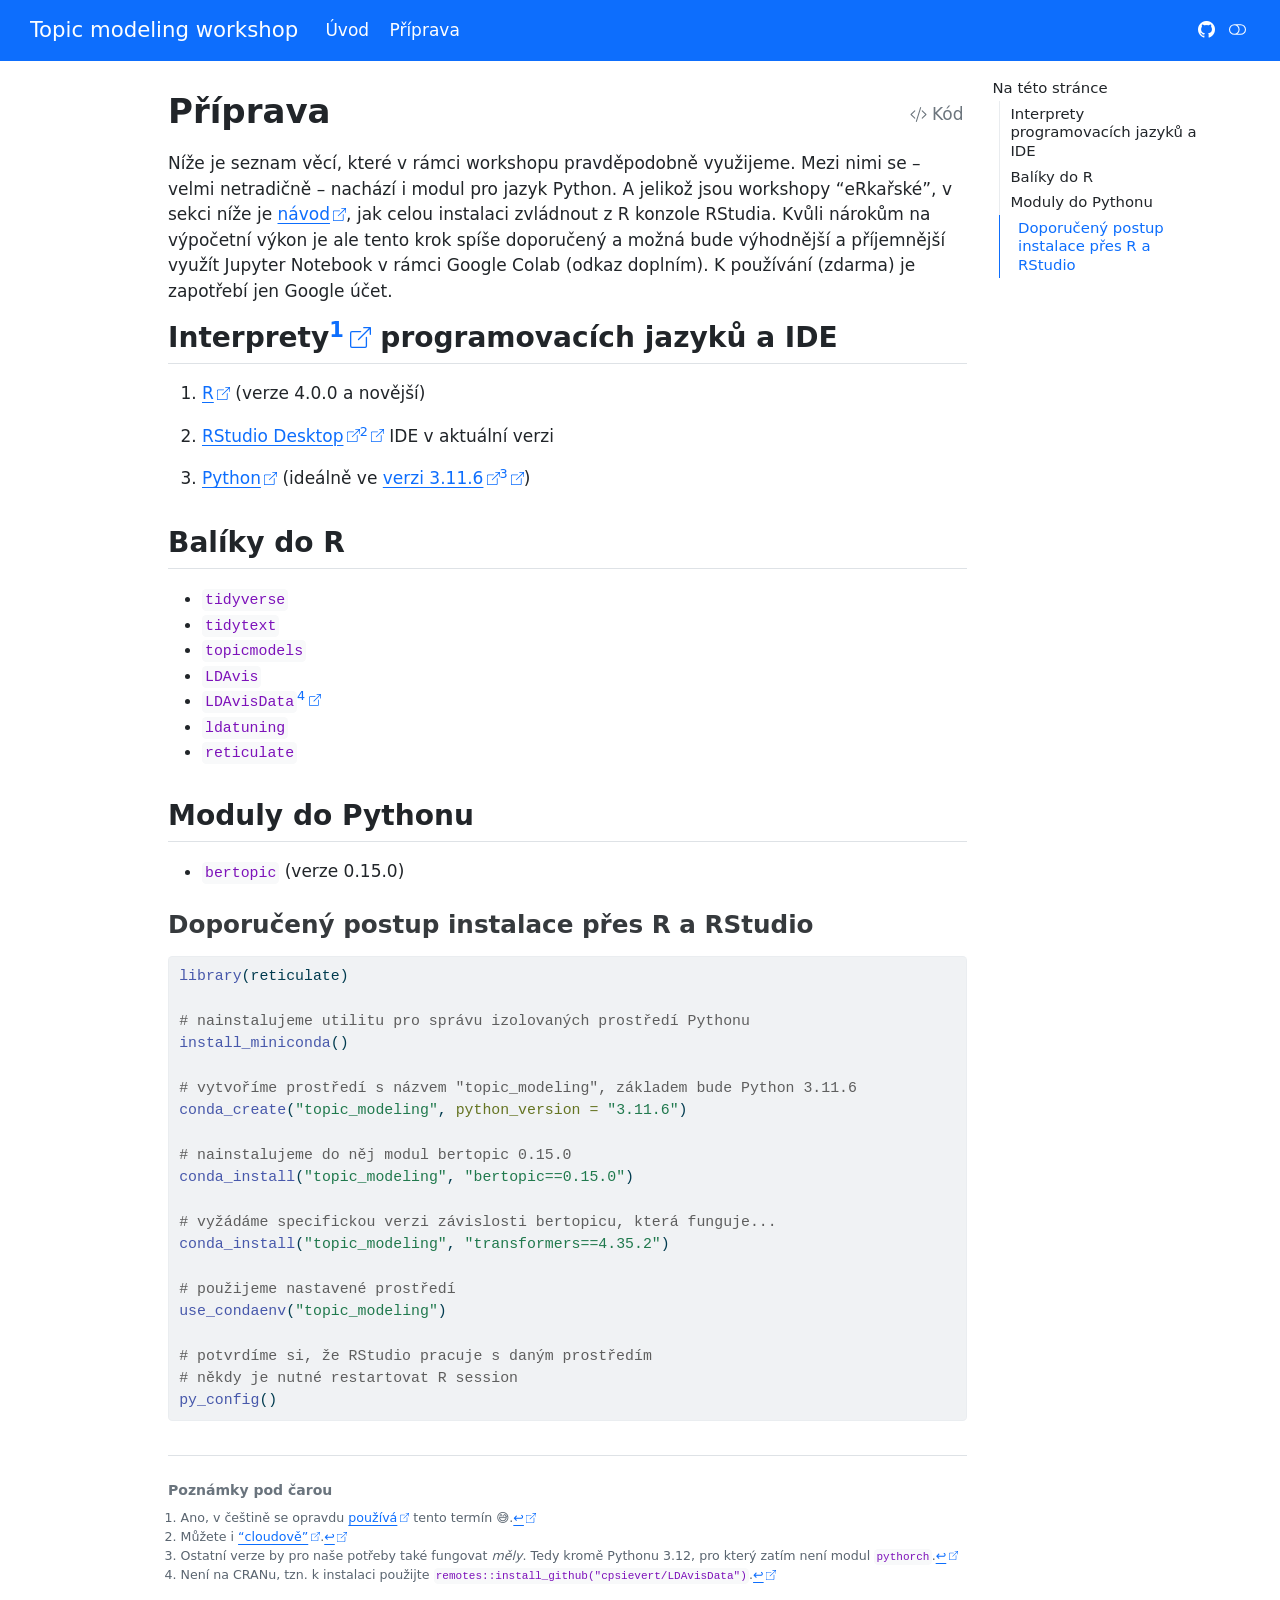
==== setup.html @ 9bee47ff "Built site for gh-pages" ====
<!DOCTYPE html>
<html xmlns="http://www.w3.org/1999/xhtml" lang="cs-CZ" xml:lang="cs-CZ"><head>

<meta charset="utf-8">
<meta name="generator" content="quarto-1.4.506">

<meta name="viewport" content="width=device-width, initial-scale=1.0, user-scalable=yes">


<title>Topic modeling workshop - Příprava</title>
<style>
code{white-space: pre-wrap;}
span.smallcaps{font-variant: small-caps;}
div.columns{display: flex; gap: min(4vw, 1.5em);}
div.column{flex: auto; overflow-x: auto;}
div.hanging-indent{margin-left: 1.5em; text-indent: -1.5em;}
ul.task-list{list-style: none;}
ul.task-list li input[type="checkbox"] {
  width: 0.8em;
  margin: 0 0.8em 0.2em -1em; /* quarto-specific, see https://github.com/quarto-dev/quarto-cli/issues/4556 */ 
  vertical-align: middle;
}
/* CSS for syntax highlighting */
pre > code.sourceCode { white-space: pre; position: relative; }
pre > code.sourceCode > span { line-height: 1.25; }
pre > code.sourceCode > span:empty { height: 1.2em; }
.sourceCode { overflow: visible; }
code.sourceCode > span { color: inherit; text-decoration: inherit; }
div.sourceCode { margin: 1em 0; }
pre.sourceCode { margin: 0; }
@media screen {
div.sourceCode { overflow: auto; }
}
@media print {
pre > code.sourceCode { white-space: pre-wrap; }
pre > code.sourceCode > span { text-indent: -5em; padding-left: 5em; }
}
pre.numberSource code
  { counter-reset: source-line 0; }
pre.numberSource code > span
  { position: relative; left: -4em; counter-increment: source-line; }
pre.numberSource code > span > a:first-child::before
  { content: counter(source-line);
    position: relative; left: -1em; text-align: right; vertical-align: baseline;
    border: none; display: inline-block;
    -webkit-touch-callout: none; -webkit-user-select: none;
    -khtml-user-select: none; -moz-user-select: none;
    -ms-user-select: none; user-select: none;
    padding: 0 4px; width: 4em;
  }
pre.numberSource { margin-left: 3em;  padding-left: 4px; }
div.sourceCode
  {   }
@media screen {
pre > code.sourceCode > span > a:first-child::before { text-decoration: underline; }
}
</style>


<script src="site_libs/quarto-nav/quarto-nav.js"></script>
<script src="site_libs/quarto-nav/headroom.min.js"></script>
<script src="site_libs/clipboard/clipboard.min.js"></script>
<script src="site_libs/quarto-html/quarto.js"></script>
<script src="site_libs/quarto-html/popper.min.js"></script>
<script src="site_libs/quarto-html/tippy.umd.min.js"></script>
<script src="site_libs/quarto-html/anchor.min.js"></script>
<link href="site_libs/quarto-html/tippy.css" rel="stylesheet">
<link href="site_libs/quarto-html/quarto-syntax-highlighting.css" rel="stylesheet" class="quarto-color-scheme" id="quarto-text-highlighting-styles">
<link href="site_libs/quarto-html/quarto-syntax-highlighting-dark.css" rel="prefetch" class="quarto-color-scheme quarto-color-alternate" id="quarto-text-highlighting-styles">
<script src="site_libs/bootstrap/bootstrap.min.js"></script>
<link href="site_libs/bootstrap/bootstrap-icons.css" rel="stylesheet">
<link href="site_libs/bootstrap/bootstrap.min.css" rel="stylesheet" class="quarto-color-scheme" id="quarto-bootstrap" data-mode="light">
<link href="site_libs/bootstrap/bootstrap-dark.min.css" rel="prefetch" class="quarto-color-scheme quarto-color-alternate" id="quarto-bootstrap" data-mode="dark">
<script id="quarto-search-options" type="application/json">{
  "language": {
    "search-no-results-text": "Žádný výsledek",
    "search-matching-documents-text": "Nalezené výsledky",
    "search-copy-link-title": "Zkopírovat odkaz pro vyhledávání",
    "search-hide-matches-text": "Skrýt další výsledky",
    "search-more-match-text": "další výsledek v tomto dokumentu",
    "search-more-matches-text": "dalších výsledků v tomto dokumentu",
    "search-clear-button-title": "Vymazat",
    "search-detached-cancel-button-title": "Zrušit",
    "search-submit-button-title": "Odeslat",
    "search-label": "Hledat"
  }
}</script>


<link rel="stylesheet" href="styles.css">
</head>

<body class="nav-fixed">

<div id="quarto-search-results"></div>
  <header id="quarto-header" class="headroom fixed-top">
    <nav class="navbar navbar-expand-lg " data-bs-theme="dark">
      <div class="navbar-container container-fluid">
      <div class="navbar-brand-container mx-auto">
    <a class="navbar-brand" href="./index.html">
    <span class="navbar-title">Topic modeling workshop</span>
    </a>
  </div>
          <button class="navbar-toggler" type="button" data-bs-toggle="collapse" data-bs-target="#navbarCollapse" aria-controls="navbarCollapse" aria-expanded="false" aria-label="Přepnout navigaci" onclick="if (window.quartoToggleHeadroom) { window.quartoToggleHeadroom(); }">
  <span class="navbar-toggler-icon"></span>
</button>
          <div class="collapse navbar-collapse" id="navbarCollapse">
            <ul class="navbar-nav navbar-nav-scroll me-auto">
  <li class="nav-item">
    <a class="nav-link" href="./index.html"> 
<span class="menu-text">Úvod</span></a>
  </li>  
  <li class="nav-item">
    <a class="nav-link active" href="./setup.html" aria-current="page"> 
<span class="menu-text">Příprava</span></a>
  </li>  
</ul>
          </div> <!-- /navcollapse -->
          <div class="quarto-navbar-tools">
    <a href="https://github.com/netique/tmws/" title="" class="quarto-navigation-tool px-1" aria-label=""><i class="bi bi-github"></i></a>
  <a href="" class="quarto-color-scheme-toggle quarto-navigation-tool  px-1" onclick="window.quartoToggleColorScheme(); return false;" title="Přepnout tmavý režim"><i class="bi"></i></a>
</div>
      </div> <!-- /container-fluid -->
    </nav>
</header>
<!-- content -->
<div id="quarto-content" class="quarto-container page-columns page-rows-contents page-layout-article page-navbar">
<!-- sidebar -->
<!-- margin-sidebar -->
    <div id="quarto-margin-sidebar" class="sidebar margin-sidebar">
        <nav id="TOC" role="doc-toc" class="toc-active">
    <h2 id="toc-title">Na této stránce</h2>
   
  <ul>
  <li><a href="#interprety1-programovacích-jazyků-a-ide" id="toc-interprety1-programovacích-jazyků-a-ide" class="nav-link active" data-scroll-target="#interprety1-programovacích-jazyků-a-ide">Interprety programovacích jazyků a IDE</a></li>
  <li><a href="#balíky-do-r" id="toc-balíky-do-r" class="nav-link" data-scroll-target="#balíky-do-r">Balíky do R</a></li>
  <li><a href="#moduly-do-pythonu" id="toc-moduly-do-pythonu" class="nav-link" data-scroll-target="#moduly-do-pythonu">Moduly do Pythonu</a>
  <ul class="collapse">
  <li><a href="#sec-python-setup" id="toc-sec-python-setup" class="nav-link" data-scroll-target="#sec-python-setup">Doporučený postup instalace přes R a RStudio</a></li>
  </ul></li>
  </ul>
</nav>
    </div>
<!-- main -->
<main class="content" id="quarto-document-content">

<header id="title-block-header" class="quarto-title-block default">
<div class="quarto-title">
<div class="quarto-title-block"><div><h1 class="title">Příprava</h1><button type="button" class="btn code-tools-button" id="quarto-code-tools-source"><i class="bi"></i> Kód</button></div></div>
</div>



<div class="quarto-title-meta">

    
  
    
  </div>
  


</header>


<p>Níže je seznam věcí, které v rámci workshopu pravděpodobně využijeme. Mezi nimi se – velmi netradičně – nachází i modul pro jazyk Python. A jelikož jsou workshopy “eRkařské”, v sekci níže je <a href="#sec-python-setup">návod</a>, jak celou instalaci zvládnout z R konzole RStudia. Kvůli nárokům na výpočetní výkon je ale tento krok spíše doporučený a možná bude výhodnější a příjemnější využít Jupyter Notebook v rámci Google Colab (odkaz doplním). K používání (zdarma) je zapotřebí jen Google účet.</p>
<section id="interprety1-programovacích-jazyků-a-ide" class="level2">
<h2 class="anchored" data-anchor-id="interprety1-programovacích-jazyků-a-ide">Interprety<a href="#fn1" class="footnote-ref" id="fnref1" role="doc-noteref"><sup>1</sup></a> programovacích jazyků a IDE</h2>
<ol type="1">
<li><p><a href="https://cloud.r-project.org/">R</a> (verze 4.0.0 a novější)</p></li>
<li><p><a href="https://posit.co/download/rstudio-desktop/">RStudio Desktop</a><a href="#fn2" class="footnote-ref" id="fnref2" role="doc-noteref"><sup>2</sup></a> IDE v aktuální verzi</p></li>
<li><p><a href="https://www.python.org/">Python</a> (ideálně ve <a href="https://www.python.org/downloads/release/python-3116/">verzi 3.11.6</a><a href="#fn3" class="footnote-ref" id="fnref3" role="doc-noteref"><sup>3</sup></a>)</p></li>
</ol>
</section>
<section id="balíky-do-r" class="level2">
<h2 class="anchored" data-anchor-id="balíky-do-r">Balíky do R</h2>
<ul>
<li><code>tidyverse</code></li>
<li><code>tidytext</code></li>
<li><code>topicmodels</code></li>
<li><code>LDAvis</code></li>
<li><code>LDAvisData</code><a href="#fn4" class="footnote-ref" id="fnref4" role="doc-noteref"><sup>4</sup></a></li>
<li><code>ldatuning</code></li>
<li><code>reticulate</code></li>
</ul>
</section>
<section id="moduly-do-pythonu" class="level2">
<h2 class="anchored" data-anchor-id="moduly-do-pythonu">Moduly do Pythonu</h2>
<ul>
<li><code>bertopic</code> (verze 0.15.0)</li>
</ul>
<section id="sec-python-setup" class="level3">
<h3 class="anchored" data-anchor-id="sec-python-setup">Doporučený postup instalace přes R a RStudio</h3>
<div class="cell">
<div class="sourceCode cell-code" id="cb1"><pre class="sourceCode r code-with-copy"><code class="sourceCode r"><span id="cb1-1"><a href="#cb1-1" aria-hidden="true" tabindex="-1"></a><span class="fu">library</span>(reticulate)</span>
<span id="cb1-2"><a href="#cb1-2" aria-hidden="true" tabindex="-1"></a></span>
<span id="cb1-3"><a href="#cb1-3" aria-hidden="true" tabindex="-1"></a><span class="co"># nainstalujeme utilitu pro správu izolovaných prostředí Pythonu</span></span>
<span id="cb1-4"><a href="#cb1-4" aria-hidden="true" tabindex="-1"></a><span class="fu">install_miniconda</span>()</span>
<span id="cb1-5"><a href="#cb1-5" aria-hidden="true" tabindex="-1"></a></span>
<span id="cb1-6"><a href="#cb1-6" aria-hidden="true" tabindex="-1"></a><span class="co"># vytvoříme prostředí s názvem "topic_modeling", základem bude Python 3.11.6</span></span>
<span id="cb1-7"><a href="#cb1-7" aria-hidden="true" tabindex="-1"></a><span class="fu">conda_create</span>(<span class="st">"topic_modeling"</span>, <span class="at">python_version =</span> <span class="st">"3.11.6"</span>)</span>
<span id="cb1-8"><a href="#cb1-8" aria-hidden="true" tabindex="-1"></a></span>
<span id="cb1-9"><a href="#cb1-9" aria-hidden="true" tabindex="-1"></a><span class="co"># nainstalujeme do něj modul bertopic 0.15.0</span></span>
<span id="cb1-10"><a href="#cb1-10" aria-hidden="true" tabindex="-1"></a><span class="fu">conda_install</span>(<span class="st">"topic_modeling"</span>, <span class="st">"bertopic==0.15.0"</span>)</span>
<span id="cb1-11"><a href="#cb1-11" aria-hidden="true" tabindex="-1"></a></span>
<span id="cb1-12"><a href="#cb1-12" aria-hidden="true" tabindex="-1"></a><span class="co"># vyžádáme specifickou verzi závislosti bertopicu, která funguje...</span></span>
<span id="cb1-13"><a href="#cb1-13" aria-hidden="true" tabindex="-1"></a><span class="fu">conda_install</span>(<span class="st">"topic_modeling"</span>, <span class="st">"transformers==4.35.2"</span>)</span>
<span id="cb1-14"><a href="#cb1-14" aria-hidden="true" tabindex="-1"></a></span>
<span id="cb1-15"><a href="#cb1-15" aria-hidden="true" tabindex="-1"></a><span class="co"># použijeme nastavené prostředí</span></span>
<span id="cb1-16"><a href="#cb1-16" aria-hidden="true" tabindex="-1"></a><span class="fu">use_condaenv</span>(<span class="st">"topic_modeling"</span>)</span>
<span id="cb1-17"><a href="#cb1-17" aria-hidden="true" tabindex="-1"></a></span>
<span id="cb1-18"><a href="#cb1-18" aria-hidden="true" tabindex="-1"></a><span class="co"># potvrdíme si, že RStudio pracuje s daným prostředím</span></span>
<span id="cb1-19"><a href="#cb1-19" aria-hidden="true" tabindex="-1"></a><span class="co"># někdy je nutné restartovat R session</span></span>
<span id="cb1-20"><a href="#cb1-20" aria-hidden="true" tabindex="-1"></a><span class="fu">py_config</span>()</span></code><button title="Zkopírovat do schránky" class="code-copy-button"><i class="bi"></i></button></pre></div>
</div>


<!-- -->

</section>
</section>


<div id="quarto-appendix" class="default"><aside id="footnotes" class="footnotes footnotes-end-of-document" role="doc-endnotes"><h2 class="anchored quarto-appendix-heading">Poznámky pod čarou</h2>

<ol>
<li id="fn1"><p>Ano, v češtině se opravdu <a href="https://cs.wikipedia.org/wiki/Interpret_(software)">používá</a> tento termín 😅.<a href="#fnref1" class="footnote-back" role="doc-backlink">↩︎</a></p></li>
<li id="fn2"><p>Můžete i <a href="https://posit.cloud/">“cloudově”</a>.<a href="#fnref2" class="footnote-back" role="doc-backlink">↩︎</a></p></li>
<li id="fn3"><p>Ostatní verze by pro naše potřeby také fungovat <em>měly</em>. Tedy kromě Pythonu 3.12, pro který zatím není modul <code>pythorch</code>.<a href="#fnref3" class="footnote-back" role="doc-backlink">↩︎</a></p></li>
<li id="fn4"><p>Není na CRANu, tzn. k instalaci použijte <code>remotes::install_github("cpsievert/LDAvisData")</code>.<a href="#fnref4" class="footnote-back" role="doc-backlink">↩︎</a></p></li>
</ol>
</aside></div></main> <!-- /main -->
<script id="quarto-html-after-body" type="application/javascript">
window.document.addEventListener("DOMContentLoaded", function (event) {
  const toggleBodyColorMode = (bsSheetEl) => {
    const mode = bsSheetEl.getAttribute("data-mode");
    const bodyEl = window.document.querySelector("body");
    if (mode === "dark") {
      bodyEl.classList.add("quarto-dark");
      bodyEl.classList.remove("quarto-light");
    } else {
      bodyEl.classList.add("quarto-light");
      bodyEl.classList.remove("quarto-dark");
    }
  }
  const toggleBodyColorPrimary = () => {
    const bsSheetEl = window.document.querySelector("link#quarto-bootstrap");
    if (bsSheetEl) {
      toggleBodyColorMode(bsSheetEl);
    }
  }
  toggleBodyColorPrimary();  
  const disableStylesheet = (stylesheets) => {
    for (let i=0; i < stylesheets.length; i++) {
      const stylesheet = stylesheets[i];
      stylesheet.rel = 'prefetch';
    }
  }
  const enableStylesheet = (stylesheets) => {
    for (let i=0; i < stylesheets.length; i++) {
      const stylesheet = stylesheets[i];
      stylesheet.rel = 'stylesheet';
    }
  }
  const manageTransitions = (selector, allowTransitions) => {
    const els = window.document.querySelectorAll(selector);
    for (let i=0; i < els.length; i++) {
      const el = els[i];
      if (allowTransitions) {
        el.classList.remove('notransition');
      } else {
        el.classList.add('notransition');
      }
    }
  }
  const toggleGiscusIfUsed = (isAlternate, darkModeDefault) => {
    const baseTheme = document.querySelector('#giscus-base-theme')?.value ?? 'light';
    const alternateTheme = document.querySelector('#giscus-alt-theme')?.value ?? 'dark';
    let newTheme = '';
    if(darkModeDefault) {
      newTheme = isAlternate ? baseTheme : alternateTheme;
    } else {
      newTheme = isAlternate ? alternateTheme : baseTheme;
    }
    const changeGiscusTheme = () => {
      // From: https://github.com/giscus/giscus/issues/336
      const sendMessage = (message) => {
        const iframe = document.querySelector('iframe.giscus-frame');
        if (!iframe) return;
        iframe.contentWindow.postMessage({ giscus: message }, 'https://giscus.app');
      }
      sendMessage({
        setConfig: {
          theme: newTheme
        }
      });
    }
    const isGiscussLoaded = window.document.querySelector('iframe.giscus-frame') !== null;
    if (isGiscussLoaded) {
      changeGiscusTheme();
    }
  }
  const toggleColorMode = (alternate) => {
    // Switch the stylesheets
    const alternateStylesheets = window.document.querySelectorAll('link.quarto-color-scheme.quarto-color-alternate');
    manageTransitions('#quarto-margin-sidebar .nav-link', false);
    if (alternate) {
      enableStylesheet(alternateStylesheets);
      for (const sheetNode of alternateStylesheets) {
        if (sheetNode.id === "quarto-bootstrap") {
          toggleBodyColorMode(sheetNode);
        }
      }
    } else {
      disableStylesheet(alternateStylesheets);
      toggleBodyColorPrimary();
    }
    manageTransitions('#quarto-margin-sidebar .nav-link', true);
    // Switch the toggles
    const toggles = window.document.querySelectorAll('.quarto-color-scheme-toggle');
    for (let i=0; i < toggles.length; i++) {
      const toggle = toggles[i];
      if (toggle) {
        if (alternate) {
          toggle.classList.add("alternate");     
        } else {
          toggle.classList.remove("alternate");
        }
      }
    }
    // Hack to workaround the fact that safari doesn't
    // properly recolor the scrollbar when toggling (#1455)
    if (navigator.userAgent.indexOf('Safari') > 0 && navigator.userAgent.indexOf('Chrome') == -1) {
      manageTransitions("body", false);
      window.scrollTo(0, 1);
      setTimeout(() => {
        window.scrollTo(0, 0);
        manageTransitions("body", true);
      }, 40);  
    }
  }
  const isFileUrl = () => { 
    return window.location.protocol === 'file:';
  }
  const hasAlternateSentinel = () => {  
    let styleSentinel = getColorSchemeSentinel();
    if (styleSentinel !== null) {
      return styleSentinel === "alternate";
    } else {
      return false;
    }
  }
  const setStyleSentinel = (alternate) => {
    const value = alternate ? "alternate" : "default";
    if (!isFileUrl()) {
      window.localStorage.setItem("quarto-color-scheme", value);
    } else {
      localAlternateSentinel = value;
    }
  }
  const getColorSchemeSentinel = () => {
    if (!isFileUrl()) {
      const storageValue = window.localStorage.getItem("quarto-color-scheme");
      return storageValue != null ? storageValue : localAlternateSentinel;
    } else {
      return localAlternateSentinel;
    }
  }
  const darkModeDefault = false;
  let localAlternateSentinel = darkModeDefault ? 'alternate' : 'default';
  // Dark / light mode switch
  window.quartoToggleColorScheme = () => {
    // Read the current dark / light value 
    let toAlternate = !hasAlternateSentinel();
    toggleColorMode(toAlternate);
    setStyleSentinel(toAlternate);
    toggleGiscusIfUsed(toAlternate, darkModeDefault);
  };
  // Ensure there is a toggle, if there isn't float one in the top right
  if (window.document.querySelector('.quarto-color-scheme-toggle') === null) {
    const a = window.document.createElement('a');
    a.classList.add('top-right');
    a.classList.add('quarto-color-scheme-toggle');
    a.href = "";
    a.onclick = function() { try { window.quartoToggleColorScheme(); } catch {} return false; };
    const i = window.document.createElement("i");
    i.classList.add('bi');
    a.appendChild(i);
    window.document.body.appendChild(a);
  }
  // Switch to dark mode if need be
  if (hasAlternateSentinel()) {
    toggleColorMode(true);
  } else {
    toggleColorMode(false);
  }
  const icon = "";
  const anchorJS = new window.AnchorJS();
  anchorJS.options = {
    placement: 'right',
    icon: icon
  };
  anchorJS.add('.anchored');
  const isCodeAnnotation = (el) => {
    for (const clz of el.classList) {
      if (clz.startsWith('code-annotation-')) {                     
        return true;
      }
    }
    return false;
  }
  const clipboard = new window.ClipboardJS('.code-copy-button', {
    text: function(trigger) {
      const codeEl = trigger.previousElementSibling.cloneNode(true);
      for (const childEl of codeEl.children) {
        if (isCodeAnnotation(childEl)) {
          childEl.remove();
        }
      }
      return codeEl.innerText;
    }
  });
  clipboard.on('success', function(e) {
    // button target
    const button = e.trigger;
    // don't keep focus
    button.blur();
    // flash "checked"
    button.classList.add('code-copy-button-checked');
    var currentTitle = button.getAttribute("title");
    button.setAttribute("title", "Zkopírováno!");
    let tooltip;
    if (window.bootstrap) {
      button.setAttribute("data-bs-toggle", "tooltip");
      button.setAttribute("data-bs-placement", "left");
      button.setAttribute("data-bs-title", "Zkopírováno!");
      tooltip = new bootstrap.Tooltip(button, 
        { trigger: "manual", 
          customClass: "code-copy-button-tooltip",
          offset: [0, -8]});
      tooltip.show();    
    }
    setTimeout(function() {
      if (tooltip) {
        tooltip.hide();
        button.removeAttribute("data-bs-title");
        button.removeAttribute("data-bs-toggle");
        button.removeAttribute("data-bs-placement");
      }
      button.setAttribute("title", currentTitle);
      button.classList.remove('code-copy-button-checked');
    }, 1000);
    // clear code selection
    e.clearSelection();
  });
  const viewSource = window.document.getElementById('quarto-view-source') ||
                     window.document.getElementById('quarto-code-tools-source');
  if (viewSource) {
    const sourceUrl = viewSource.getAttribute("data-quarto-source-url");
    viewSource.addEventListener("click", function(e) {
      if (sourceUrl) {
        // rstudio viewer pane
        if (/\bcapabilities=\b/.test(window.location)) {
          window.open(sourceUrl);
        } else {
          window.location.href = sourceUrl;
        }
      } else {
        const modal = new bootstrap.Modal(document.getElementById('quarto-embedded-source-code-modal'));
        modal.show();
      }
      return false;
    });
  }
  function toggleCodeHandler(show) {
    return function(e) {
      const detailsSrc = window.document.querySelectorAll(".cell > details > .sourceCode");
      for (let i=0; i<detailsSrc.length; i++) {
        const details = detailsSrc[i].parentElement;
        if (show) {
          details.open = true;
        } else {
          details.removeAttribute("open");
        }
      }
      const cellCodeDivs = window.document.querySelectorAll(".cell > .sourceCode");
      const fromCls = show ? "hidden" : "unhidden";
      const toCls = show ? "unhidden" : "hidden";
      for (let i=0; i<cellCodeDivs.length; i++) {
        const codeDiv = cellCodeDivs[i];
        if (codeDiv.classList.contains(fromCls)) {
          codeDiv.classList.remove(fromCls);
          codeDiv.classList.add(toCls);
        } 
      }
      return false;
    }
  }
  const hideAllCode = window.document.getElementById("quarto-hide-all-code");
  if (hideAllCode) {
    hideAllCode.addEventListener("click", toggleCodeHandler(false));
  }
  const showAllCode = window.document.getElementById("quarto-show-all-code");
  if (showAllCode) {
    showAllCode.addEventListener("click", toggleCodeHandler(true));
  }
    var localhostRegex = new RegExp(/^(?:http|https):\/\/localhost\:?[0-9]*\//);
    var mailtoRegex = new RegExp(/^mailto:/);
      var filterRegex = new RegExp("https:\/\/netique\.github\.io\/tmws\/");
    var isInternal = (href) => {
        return filterRegex.test(href) || localhostRegex.test(href) || mailtoRegex.test(href);
    }
    // Inspect non-navigation links and adorn them if external
 	var links = window.document.querySelectorAll('a[href]:not(.nav-link):not(.navbar-brand):not(.toc-action):not(.sidebar-link):not(.sidebar-item-toggle):not(.pagination-link):not(.no-external):not([aria-hidden]):not(.dropdown-item):not(.quarto-navigation-tool)');
    for (var i=0; i<links.length; i++) {
      const link = links[i];
      if (!isInternal(link.href)) {
          // target, if specified
          link.setAttribute("target", "_blank");
          if (link.getAttribute("rel") === null) {
            link.setAttribute("rel", "noopener");
          }
          // default icon
          link.classList.add("external");
      }
    }
  function tippyHover(el, contentFn, onTriggerFn, onUntriggerFn) {
    const config = {
      allowHTML: true,
      maxWidth: 500,
      delay: 100,
      arrow: false,
      appendTo: function(el) {
          return el.parentElement;
      },
      interactive: true,
      interactiveBorder: 10,
      theme: 'quarto',
      placement: 'bottom-start',
    };
    if (contentFn) {
      config.content = contentFn;
    }
    if (onTriggerFn) {
      config.onTrigger = onTriggerFn;
    }
    if (onUntriggerFn) {
      config.onUntrigger = onUntriggerFn;
    }
    window.tippy(el, config); 
  }
  const noterefs = window.document.querySelectorAll('a[role="doc-noteref"]');
  for (var i=0; i<noterefs.length; i++) {
    const ref = noterefs[i];
    tippyHover(ref, function() {
      // use id or data attribute instead here
      let href = ref.getAttribute('data-footnote-href') || ref.getAttribute('href');
      try { href = new URL(href).hash; } catch {}
      const id = href.replace(/^#\/?/, "");
      const note = window.document.getElementById(id);
      return note.innerHTML;
    });
  }
  const xrefs = window.document.querySelectorAll('a.quarto-xref');
  const processXRef = (id, note) => {
    // Strip column container classes
    const stripColumnClz = (el) => {
      el.classList.remove("page-full", "page-columns");
      if (el.children) {
        for (const child of el.children) {
          stripColumnClz(child);
        }
      }
    }
    stripColumnClz(note)
    const typesetMath = (el) => {
      if (window.MathJax) {
        // MathJax Typeset
        window.MathJax.typeset([el]);
      } else if (window.katex) {
        // KaTeX Render
        var mathElements = el.getElementsByClassName("math");
        var macros = [];
        for (var i = 0; i < mathElements.length; i++) {
          var texText = mathElements[i].firstChild;
          if (mathElements[i].tagName == "SPAN") {
            window.katex.render(texText.data, mathElements[i], {
              displayMode: mathElements[i].classList.contains('display'),
              throwOnError: false,
              macros: macros,
              fleqn: false
            });
          }
        }
      }
    }
    if (id === null || id.startsWith('sec-')) {
      // Special case sections, only their first couple elements
      const container = document.createElement("div");
      if (note.children && note.children.length > 2) {
        container.appendChild(note.children[0].cloneNode(true));
        for (let i = 1; i < note.children.length; i++) {
          const child = note.children[i];
          if (child.tagName === "P" && child.innerText === "") {
            continue;
          } else {
            container.appendChild(child.cloneNode(true));
            break;
          }
        }
        typesetMath(container);
        return container.innerHTML
      } else {
        typesetMath(note);
        return note.innerHTML;
      }
    } else {
      // Remove any anchor links if they are present
      const anchorLink = note.querySelector('a.anchorjs-link');
      if (anchorLink) {
        anchorLink.remove();
      }
      typesetMath(note);
      return note.innerHTML;
    }
  }
  for (var i=0; i<xrefs.length; i++) {
    const xref = xrefs[i];
    tippyHover(xref, undefined, function(instance) {
      instance.disable();
      let url = xref.getAttribute('href');
      let hash = undefined; 
      if (url.startsWith('#')) {
        hash = url;
      } else {
        try { hash = new URL(url).hash; } catch {}
      }
      if (hash) {
        const id = hash.replace(/^#\/?/, "");
        const note = window.document.getElementById(id);
        if (note !== null) {
          try {
            const html = processXRef(id, note.cloneNode(true));
            instance.setContent(html);
          } finally {
            instance.enable();
            instance.show();
          }
        } else {
          // See if we can fetch this
          fetch(url.split('#')[0])
          .then(res => res.text())
          .then(html => {
            const parser = new DOMParser();
            const htmlDoc = parser.parseFromString(html, "text/html");
            const note = htmlDoc.getElementById(id);
            if (note !== null) {
              const html = processXRef(id, note);
              instance.setContent(html);
            } 
          }).finally(() => {
            instance.enable();
            instance.show();
          });
        }
      } else {
        // See if we can fetch a full url (with no hash to target)
        // This is a special case and we should probably do some content thinning / targeting
        fetch(url)
        .then(res => res.text())
        .then(html => {
          const parser = new DOMParser();
          const htmlDoc = parser.parseFromString(html, "text/html");
          const note = htmlDoc.querySelector('main.content');
          if (note !== null) {
            // This should only happen for chapter cross references
            // (since there is no id in the URL)
            // remove the first header
            if (note.children.length > 0 && note.children[0].tagName === "HEADER") {
              note.children[0].remove();
            }
            const html = processXRef(null, note);
            instance.setContent(html);
          } 
        }).finally(() => {
          instance.enable();
          instance.show();
        });
      }
    }, function(instance) {
    });
  }
      let selectedAnnoteEl;
      const selectorForAnnotation = ( cell, annotation) => {
        let cellAttr = 'data-code-cell="' + cell + '"';
        let lineAttr = 'data-code-annotation="' +  annotation + '"';
        const selector = 'span[' + cellAttr + '][' + lineAttr + ']';
        return selector;
      }
      const selectCodeLines = (annoteEl) => {
        const doc = window.document;
        const targetCell = annoteEl.getAttribute("data-target-cell");
        const targetAnnotation = annoteEl.getAttribute("data-target-annotation");
        const annoteSpan = window.document.querySelector(selectorForAnnotation(targetCell, targetAnnotation));
        const lines = annoteSpan.getAttribute("data-code-lines").split(",");
        const lineIds = lines.map((line) => {
          return targetCell + "-" + line;
        })
        let top = null;
        let height = null;
        let parent = null;
        if (lineIds.length > 0) {
            //compute the position of the single el (top and bottom and make a div)
            const el = window.document.getElementById(lineIds[0]);
            top = el.offsetTop;
            height = el.offsetHeight;
            parent = el.parentElement.parentElement;
          if (lineIds.length > 1) {
            const lastEl = window.document.getElementById(lineIds[lineIds.length - 1]);
            const bottom = lastEl.offsetTop + lastEl.offsetHeight;
            height = bottom - top;
          }
          if (top !== null && height !== null && parent !== null) {
            // cook up a div (if necessary) and position it 
            let div = window.document.getElementById("code-annotation-line-highlight");
            if (div === null) {
              div = window.document.createElement("div");
              div.setAttribute("id", "code-annotation-line-highlight");
              div.style.position = 'absolute';
              parent.appendChild(div);
            }
            div.style.top = top - 2 + "px";
            div.style.height = height + 4 + "px";
            div.style.left = 0;
            let gutterDiv = window.document.getElementById("code-annotation-line-highlight-gutter");
            if (gutterDiv === null) {
              gutterDiv = window.document.createElement("div");
              gutterDiv.setAttribute("id", "code-annotation-line-highlight-gutter");
              gutterDiv.style.position = 'absolute';
              const codeCell = window.document.getElementById(targetCell);
              const gutter = codeCell.querySelector('.code-annotation-gutter');
              gutter.appendChild(gutterDiv);
            }
            gutterDiv.style.top = top - 2 + "px";
            gutterDiv.style.height = height + 4 + "px";
          }
          selectedAnnoteEl = annoteEl;
        }
      };
      const unselectCodeLines = () => {
        const elementsIds = ["code-annotation-line-highlight", "code-annotation-line-highlight-gutter"];
        elementsIds.forEach((elId) => {
          const div = window.document.getElementById(elId);
          if (div) {
            div.remove();
          }
        });
        selectedAnnoteEl = undefined;
      };
        // Handle positioning of the toggle
    window.addEventListener(
      "resize",
      throttle(() => {
        elRect = undefined;
        if (selectedAnnoteEl) {
          selectCodeLines(selectedAnnoteEl);
        }
      }, 10)
    );
    function throttle(fn, ms) {
    let throttle = false;
    let timer;
      return (...args) => {
        if(!throttle) { // first call gets through
            fn.apply(this, args);
            throttle = true;
        } else { // all the others get throttled
            if(timer) clearTimeout(timer); // cancel #2
            timer = setTimeout(() => {
              fn.apply(this, args);
              timer = throttle = false;
            }, ms);
        }
      };
    }
      // Attach click handler to the DT
      const annoteDls = window.document.querySelectorAll('dt[data-target-cell]');
      for (const annoteDlNode of annoteDls) {
        annoteDlNode.addEventListener('click', (event) => {
          const clickedEl = event.target;
          if (clickedEl !== selectedAnnoteEl) {
            unselectCodeLines();
            const activeEl = window.document.querySelector('dt[data-target-cell].code-annotation-active');
            if (activeEl) {
              activeEl.classList.remove('code-annotation-active');
            }
            selectCodeLines(clickedEl);
            clickedEl.classList.add('code-annotation-active');
          } else {
            // Unselect the line
            unselectCodeLines();
            clickedEl.classList.remove('code-annotation-active');
          }
        });
      }
  const findCites = (el) => {
    const parentEl = el.parentElement;
    if (parentEl) {
      const cites = parentEl.dataset.cites;
      if (cites) {
        return {
          el,
          cites: cites.split(' ')
        };
      } else {
        return findCites(el.parentElement)
      }
    } else {
      return undefined;
    }
  };
  var bibliorefs = window.document.querySelectorAll('a[role="doc-biblioref"]');
  for (var i=0; i<bibliorefs.length; i++) {
    const ref = bibliorefs[i];
    const citeInfo = findCites(ref);
    if (citeInfo) {
      tippyHover(citeInfo.el, function() {
        var popup = window.document.createElement('div');
        citeInfo.cites.forEach(function(cite) {
          var citeDiv = window.document.createElement('div');
          citeDiv.classList.add('hanging-indent');
          citeDiv.classList.add('csl-entry');
          var biblioDiv = window.document.getElementById('ref-' + cite);
          if (biblioDiv) {
            citeDiv.innerHTML = biblioDiv.innerHTML;
          }
          popup.appendChild(citeDiv);
        });
        return popup.innerHTML;
      });
    }
  }
});
</script><div class="modal fade" id="quarto-embedded-source-code-modal" tabindex="-1" aria-labelledby="quarto-embedded-source-code-modal-label" aria-hidden="true"><div class="modal-dialog modal-dialog-scrollable"><div class="modal-content"><div class="modal-header"><h5 class="modal-title" id="quarto-embedded-source-code-modal-label">Zdrojový kód</h5><button class="btn-close" data-bs-dismiss="modal"></button></div><div class="modal-body"><div class="">
<div class="sourceCode" id="cb2" data-shortcodes="false"><pre class="sourceCode markdown code-with-copy"><code class="sourceCode markdown"><span id="cb2-1"><a href="#cb2-1" aria-hidden="true" tabindex="-1"></a><span class="co">---</span></span>
<span id="cb2-2"><a href="#cb2-2" aria-hidden="true" tabindex="-1"></a><span class="an">title:</span><span class="co"> "Příprava"</span></span>
<span id="cb2-3"><a href="#cb2-3" aria-hidden="true" tabindex="-1"></a><span class="co">---</span></span>
<span id="cb2-4"><a href="#cb2-4" aria-hidden="true" tabindex="-1"></a></span>
<span id="cb2-5"><a href="#cb2-5" aria-hidden="true" tabindex="-1"></a>Níže je seznam věcí, které v rámci workshopu pravděpodobně využijeme. Mezi nimi se -- velmi netradičně -- nachází i modul pro jazyk Python. A jelikož jsou workshopy "eRkařské", v sekci níže je <span class="co">[</span><span class="ot">návod</span><span class="co">](#sec-python-setup)</span>, jak celou instalaci zvládnout z R konzole RStudia. Kvůli nárokům na výpočetní výkon je ale tento krok spíše doporučený a možná bude výhodnější a příjemnější využít Jupyter Notebook v rámci Google Colab (odkaz doplním). K používání (zdarma) je zapotřebí jen Google účet.</span>
<span id="cb2-6"><a href="#cb2-6" aria-hidden="true" tabindex="-1"></a></span>
<span id="cb2-7"><a href="#cb2-7" aria-hidden="true" tabindex="-1"></a><span class="fu">## Interprety[^1] programovacích jazyků a IDE</span></span>
<span id="cb2-8"><a href="#cb2-8" aria-hidden="true" tabindex="-1"></a></span>
<span id="cb2-9"><a href="#cb2-9" aria-hidden="true" tabindex="-1"></a><span class="ot">[^1]: </span>Ano, v češtině se opravdu <span class="co">[</span><span class="ot">používá</span><span class="co">]</span>(https://cs.wikipedia.org/wiki/Interpret_(software)) tento termín 😅.</span>
<span id="cb2-10"><a href="#cb2-10" aria-hidden="true" tabindex="-1"></a></span>
<span id="cb2-11"><a href="#cb2-11" aria-hidden="true" tabindex="-1"></a><span class="ss">1.  </span><span class="co">[</span><span class="ot">R</span><span class="co">](https://cloud.r-project.org/)</span> (verze 4.0.0 a novější)</span>
<span id="cb2-12"><a href="#cb2-12" aria-hidden="true" tabindex="-1"></a></span>
<span id="cb2-13"><a href="#cb2-13" aria-hidden="true" tabindex="-1"></a><span class="ss">2.  </span><span class="co">[</span><span class="ot">RStudio Desktop</span><span class="co">](https://posit.co/download/rstudio-desktop/)</span><span class="ot">[^2]</span> IDE v aktuální verzi</span>
<span id="cb2-14"><a href="#cb2-14" aria-hidden="true" tabindex="-1"></a></span>
<span id="cb2-15"><a href="#cb2-15" aria-hidden="true" tabindex="-1"></a><span class="ss">3.  </span><span class="co">[</span><span class="ot">Python</span><span class="co">](https://www.python.org/)</span> (ideálně ve <span class="co">[</span><span class="ot">verzi 3.11.6</span><span class="co">](https://www.python.org/downloads/release/python-3116/)</span><span class="ot">[^3]</span>)</span>
<span id="cb2-16"><a href="#cb2-16" aria-hidden="true" tabindex="-1"></a></span>
<span id="cb2-17"><a href="#cb2-17" aria-hidden="true" tabindex="-1"></a><span class="ot">[^2]: </span>Můžete i <span class="co">[</span><span class="ot">"cloudově"</span><span class="co">](https://posit.cloud/)</span>.</span>
<span id="cb2-18"><a href="#cb2-18" aria-hidden="true" tabindex="-1"></a></span>
<span id="cb2-19"><a href="#cb2-19" aria-hidden="true" tabindex="-1"></a><span class="ot">[^3]: </span>Ostatní verze by pro naše potřeby také fungovat *měly*. Tedy kromě Pythonu 3.12, pro který zatím není modul <span class="in">`pythorch`</span>.</span>
<span id="cb2-20"><a href="#cb2-20" aria-hidden="true" tabindex="-1"></a></span>
<span id="cb2-21"><a href="#cb2-21" aria-hidden="true" tabindex="-1"></a><span class="fu">## Balíky do R</span></span>
<span id="cb2-22"><a href="#cb2-22" aria-hidden="true" tabindex="-1"></a></span>
<span id="cb2-23"><a href="#cb2-23" aria-hidden="true" tabindex="-1"></a><span class="ss">-   </span><span class="in">`tidyverse`</span></span>
<span id="cb2-24"><a href="#cb2-24" aria-hidden="true" tabindex="-1"></a><span class="ss">-   </span><span class="in">`tidytext`</span></span>
<span id="cb2-25"><a href="#cb2-25" aria-hidden="true" tabindex="-1"></a><span class="ss">-   </span><span class="in">`topicmodels`</span></span>
<span id="cb2-26"><a href="#cb2-26" aria-hidden="true" tabindex="-1"></a><span class="ss">-   </span><span class="in">`LDAvis`</span></span>
<span id="cb2-27"><a href="#cb2-27" aria-hidden="true" tabindex="-1"></a><span class="ss">-   </span><span class="in">`LDAvisData`</span><span class="ot">[^4]</span></span>
<span id="cb2-28"><a href="#cb2-28" aria-hidden="true" tabindex="-1"></a><span class="ss">-   </span><span class="in">`ldatuning`</span></span>
<span id="cb2-29"><a href="#cb2-29" aria-hidden="true" tabindex="-1"></a><span class="ss">-   </span><span class="in">`reticulate`</span></span>
<span id="cb2-30"><a href="#cb2-30" aria-hidden="true" tabindex="-1"></a></span>
<span id="cb2-31"><a href="#cb2-31" aria-hidden="true" tabindex="-1"></a><span class="ot">[^4]: </span>Není na CRANu, tzn. k instalaci použijte <span class="in">`remotes::install_github("cpsievert/LDAvisData")`</span>.</span>
<span id="cb2-32"><a href="#cb2-32" aria-hidden="true" tabindex="-1"></a></span>
<span id="cb2-33"><a href="#cb2-33" aria-hidden="true" tabindex="-1"></a><span class="fu">## Moduly do Pythonu</span></span>
<span id="cb2-34"><a href="#cb2-34" aria-hidden="true" tabindex="-1"></a></span>
<span id="cb2-35"><a href="#cb2-35" aria-hidden="true" tabindex="-1"></a><span class="ss">-   </span><span class="in">`bertopic`</span> (verze 0.15.0)</span>
<span id="cb2-36"><a href="#cb2-36" aria-hidden="true" tabindex="-1"></a></span>
<span id="cb2-37"><a href="#cb2-37" aria-hidden="true" tabindex="-1"></a><span class="fu">### Doporučený postup instalace přes R a RStudio {#sec-python-setup}</span></span>
<span id="cb2-38"><a href="#cb2-38" aria-hidden="true" tabindex="-1"></a></span>
<span id="cb2-41"><a href="#cb2-41" aria-hidden="true" tabindex="-1"></a><span class="in">```{r}</span></span>
<span id="cb2-42"><a href="#cb2-42" aria-hidden="true" tabindex="-1"></a><span class="co">#| eval: false</span></span>
<span id="cb2-43"><a href="#cb2-43" aria-hidden="true" tabindex="-1"></a></span>
<span id="cb2-44"><a href="#cb2-44" aria-hidden="true" tabindex="-1"></a><span class="fu">library</span>(reticulate)</span>
<span id="cb2-45"><a href="#cb2-45" aria-hidden="true" tabindex="-1"></a></span>
<span id="cb2-46"><a href="#cb2-46" aria-hidden="true" tabindex="-1"></a><span class="co"># nainstalujeme utilitu pro správu izolovaných prostředí Pythonu</span></span>
<span id="cb2-47"><a href="#cb2-47" aria-hidden="true" tabindex="-1"></a><span class="fu">install_miniconda</span>()</span>
<span id="cb2-48"><a href="#cb2-48" aria-hidden="true" tabindex="-1"></a></span>
<span id="cb2-49"><a href="#cb2-49" aria-hidden="true" tabindex="-1"></a><span class="co"># vytvoříme prostředí s názvem "topic_modeling", základem bude Python 3.11.6</span></span>
<span id="cb2-50"><a href="#cb2-50" aria-hidden="true" tabindex="-1"></a><span class="fu">conda_create</span>(<span class="st">"topic_modeling"</span>, <span class="at">python_version =</span> <span class="st">"3.11.6"</span>)</span>
<span id="cb2-51"><a href="#cb2-51" aria-hidden="true" tabindex="-1"></a></span>
<span id="cb2-52"><a href="#cb2-52" aria-hidden="true" tabindex="-1"></a><span class="co"># nainstalujeme do něj modul bertopic 0.15.0</span></span>
<span id="cb2-53"><a href="#cb2-53" aria-hidden="true" tabindex="-1"></a><span class="fu">conda_install</span>(<span class="st">"topic_modeling"</span>, <span class="st">"bertopic==0.15.0"</span>)</span>
<span id="cb2-54"><a href="#cb2-54" aria-hidden="true" tabindex="-1"></a></span>
<span id="cb2-55"><a href="#cb2-55" aria-hidden="true" tabindex="-1"></a><span class="co"># vyžádáme specifickou verzi závislosti bertopicu, která funguje...</span></span>
<span id="cb2-56"><a href="#cb2-56" aria-hidden="true" tabindex="-1"></a><span class="fu">conda_install</span>(<span class="st">"topic_modeling"</span>, <span class="st">"transformers==4.35.2"</span>)</span>
<span id="cb2-57"><a href="#cb2-57" aria-hidden="true" tabindex="-1"></a></span>
<span id="cb2-58"><a href="#cb2-58" aria-hidden="true" tabindex="-1"></a><span class="co"># použijeme nastavené prostředí</span></span>
<span id="cb2-59"><a href="#cb2-59" aria-hidden="true" tabindex="-1"></a><span class="fu">use_condaenv</span>(<span class="st">"topic_modeling"</span>)</span>
<span id="cb2-60"><a href="#cb2-60" aria-hidden="true" tabindex="-1"></a></span>
<span id="cb2-61"><a href="#cb2-61" aria-hidden="true" tabindex="-1"></a><span class="co"># potvrdíme si, že RStudio pracuje s daným prostředím</span></span>
<span id="cb2-62"><a href="#cb2-62" aria-hidden="true" tabindex="-1"></a><span class="co"># někdy je nutné restartovat R session</span></span>
<span id="cb2-63"><a href="#cb2-63" aria-hidden="true" tabindex="-1"></a><span class="fu">py_config</span>()</span>
<span id="cb2-64"><a href="#cb2-64" aria-hidden="true" tabindex="-1"></a><span class="in">```</span></span>
</code><button title="Zkopírovat do schránky" class="code-copy-button"><i class="bi"></i></button></pre></div>
</div></div></div></div></div>
</div> <!-- /content -->




</body></html>
---- site_libs/quarto-html/tippy.css ----
.tippy-box[data-animation=fade][data-state=hidden]{opacity:0}[data-tippy-root]{max-width:calc(100vw - 10px)}.tippy-box{position:relative;background-color:#333;color:#fff;border-radius:4px;font-size:14px;line-height:1.4;white-space:normal;outline:0;transition-property:transform,visibility,opacity}.tippy-box[data-placement^=top]>.tippy-arrow{bottom:0}.tippy-box[data-placement^=top]>.tippy-arrow:before{bottom:-7px;left:0;border-width:8px 8px 0;border-top-color:initial;transform-origin:center top}.tippy-box[data-placement^=bottom]>.tippy-arrow{top:0}.tippy-box[data-placement^=bottom]>.tippy-arrow:before{top:-7px;left:0;border-width:0 8px 8px;border-bottom-color:initial;transform-origin:center bottom}.tippy-box[data-placement^=left]>.tippy-arrow{right:0}.tippy-box[data-placement^=left]>.tippy-arrow:before{border-width:8px 0 8px 8px;border-left-color:initial;right:-7px;transform-origin:center left}.tippy-box[data-placement^=right]>.tippy-arrow{left:0}.tippy-box[data-placement^=right]>.tippy-arrow:before{left:-7px;border-width:8px 8px 8px 0;border-right-color:initial;transform-origin:center right}.tippy-box[data-inertia][data-state=visible]{transition-timing-function:cubic-bezier(.54,1.5,.38,1.11)}.tippy-arrow{width:16px;height:16px;color:#333}.tippy-arrow:before{content:"";position:absolute;border-color:transparent;border-style:solid}.tippy-content{position:relative;padding:5px 9px;z-index:1}
---- site_libs/quarto-html/quarto-syntax-highlighting.css ----
/* quarto syntax highlight colors */
:root {
  --quarto-hl-ot-color: #003B4F;
  --quarto-hl-at-color: #657422;
  --quarto-hl-ss-color: #20794D;
  --quarto-hl-an-color: #5E5E5E;
  --quarto-hl-fu-color: #4758AB;
  --quarto-hl-st-color: #20794D;
  --quarto-hl-cf-color: #003B4F;
  --quarto-hl-op-color: #5E5E5E;
  --quarto-hl-er-color: #AD0000;
  --quarto-hl-bn-color: #AD0000;
  --quarto-hl-al-color: #AD0000;
  --quarto-hl-va-color: #111111;
  --quarto-hl-bu-color: inherit;
  --quarto-hl-ex-color: inherit;
  --quarto-hl-pp-color: #AD0000;
  --quarto-hl-in-color: #5E5E5E;
  --quarto-hl-vs-color: #20794D;
  --quarto-hl-wa-color: #5E5E5E;
  --quarto-hl-do-color: #5E5E5E;
  --quarto-hl-im-color: #00769E;
  --quarto-hl-ch-color: #20794D;
  --quarto-hl-dt-color: #AD0000;
  --quarto-hl-fl-color: #AD0000;
  --quarto-hl-co-color: #5E5E5E;
  --quarto-hl-cv-color: #5E5E5E;
  --quarto-hl-cn-color: #8f5902;
  --quarto-hl-sc-color: #5E5E5E;
  --quarto-hl-dv-color: #AD0000;
  --quarto-hl-kw-color: #003B4F;
}

/* other quarto variables */
:root {
  --quarto-font-monospace: SFMono-Regular, Menlo, Monaco, Consolas, "Liberation Mono", "Courier New", monospace;
}

pre > code.sourceCode > span {
  color: #003B4F;
}

code span {
  color: #003B4F;
}

code.sourceCode > span {
  color: #003B4F;
}

div.sourceCode,
div.sourceCode pre.sourceCode {
  color: #003B4F;
}

code span.ot {
  color: #003B4F;
  font-style: inherit;
}

code span.at {
  color: #657422;
  font-style: inherit;
}

code span.ss {
  color: #20794D;
  font-style: inherit;
}

code span.an {
  color: #5E5E5E;
  font-style: inherit;
}

code span.fu {
  color: #4758AB;
  font-style: inherit;
}

code span.st {
  color: #20794D;
  font-style: inherit;
}

code span.cf {
  color: #003B4F;
  font-style: inherit;
}

code span.op {
  color: #5E5E5E;
  font-style: inherit;
}

code span.er {
  color: #AD0000;
  font-style: inherit;
}

code span.bn {
  color: #AD0000;
  font-style: inherit;
}

code span.al {
  color: #AD0000;
  font-style: inherit;
}

code span.va {
  color: #111111;
  font-style: inherit;
}

code span.bu {
  font-style: inherit;
}

code span.ex {
  font-style: inherit;
}

code span.pp {
  color: #AD0000;
  font-style: inherit;
}

code span.in {
  color: #5E5E5E;
  font-style: inherit;
}

code span.vs {
  color: #20794D;
  font-style: inherit;
}

code span.wa {
  color: #5E5E5E;
  font-style: italic;
}

code span.do {
  color: #5E5E5E;
  font-style: italic;
}

code span.im {
  color: #00769E;
  font-style: inherit;
}

code span.ch {
  color: #20794D;
  font-style: inherit;
}

code span.dt {
  color: #AD0000;
  font-style: inherit;
}

code span.fl {
  color: #AD0000;
  font-style: inherit;
}

code span.co {
  color: #5E5E5E;
  font-style: inherit;
}

code span.cv {
  color: #5E5E5E;
  font-style: italic;
}

code span.cn {
  color: #8f5902;
  font-style: inherit;
}

code span.sc {
  color: #5E5E5E;
  font-style: inherit;
}

code span.dv {
  color: #AD0000;
  font-style: inherit;
}

code span.kw {
  color: #003B4F;
  font-style: inherit;
}

.prevent-inlining {
  content: "</";
}

/*# sourceMappingURL=debc5d5d77c3f9108843748ff7464032.css.map */
---- site_libs/quarto-html/quarto-syntax-highlighting-dark.css ----
/* quarto syntax highlight colors */
:root {
  --quarto-hl-al-color: #f07178;
  --quarto-hl-an-color: #d4d0ab;
  --quarto-hl-at-color: #00e0e0;
  --quarto-hl-bn-color: #d4d0ab;
  --quarto-hl-bu-color: #abe338;
  --quarto-hl-ch-color: #abe338;
  --quarto-hl-co-color: #f8f8f2;
  --quarto-hl-cv-color: #ffd700;
  --quarto-hl-cn-color: #ffd700;
  --quarto-hl-cf-color: #ffa07a;
  --quarto-hl-dt-color: #ffa07a;
  --quarto-hl-dv-color: #d4d0ab;
  --quarto-hl-do-color: #f8f8f2;
  --quarto-hl-er-color: #f07178;
  --quarto-hl-ex-color: #00e0e0;
  --quarto-hl-fl-color: #d4d0ab;
  --quarto-hl-fu-color: #ffa07a;
  --quarto-hl-im-color: #abe338;
  --quarto-hl-in-color: #d4d0ab;
  --quarto-hl-kw-color: #ffa07a;
  --quarto-hl-op-color: #ffa07a;
  --quarto-hl-ot-color: #00e0e0;
  --quarto-hl-pp-color: #dcc6e0;
  --quarto-hl-re-color: #00e0e0;
  --quarto-hl-sc-color: #abe338;
  --quarto-hl-ss-color: #abe338;
  --quarto-hl-st-color: #abe338;
  --quarto-hl-va-color: #00e0e0;
  --quarto-hl-vs-color: #abe338;
  --quarto-hl-wa-color: #dcc6e0;
}

/* other quarto variables */
:root {
  --quarto-font-monospace: SFMono-Regular, Menlo, Monaco, Consolas, "Liberation Mono", "Courier New", monospace;
}

code span.al {
  background-color: #2a0f15;
  font-weight: bold;
  color: #f07178;
}

code span.an {
  color: #d4d0ab;
}

code span.at {
  color: #00e0e0;
}

code span.bn {
  color: #d4d0ab;
}

code span.bu {
  color: #abe338;
}

code span.ch {
  color: #abe338;
}

code span.co {
  font-style: italic;
  color: #f8f8f2;
}

code span.cv {
  color: #ffd700;
}

code span.cn {
  color: #ffd700;
}

code span.cf {
  font-weight: bold;
  color: #ffa07a;
}

code span.dt {
  color: #ffa07a;
}

code span.dv {
  color: #d4d0ab;
}

code span.do {
  color: #f8f8f2;
}

code span.er {
  color: #f07178;
  text-decoration: underline;
}

code span.ex {
  font-weight: bold;
  color: #00e0e0;
}

code span.fl {
  color: #d4d0ab;
}

code span.fu {
  color: #ffa07a;
}

code span.im {
  color: #abe338;
}

code span.in {
  color: #d4d0ab;
}

code span.kw {
  font-weight: bold;
  color: #ffa07a;
}

pre > code.sourceCode > span {
  color: #f8f8f2;
}

code span {
  color: #f8f8f2;
}

code.sourceCode > span {
  color: #f8f8f2;
}

div.sourceCode,
div.sourceCode pre.sourceCode {
  color: #f8f8f2;
}

code span.op {
  color: #ffa07a;
}

code span.ot {
  color: #00e0e0;
}

code span.pp {
  color: #dcc6e0;
}

code span.re {
  background-color: #f8f8f2;
  color: #00e0e0;
}

code span.sc {
  color: #abe338;
}

code span.ss {
  color: #abe338;
}

code span.st {
  color: #abe338;
}

code span.va {
  color: #00e0e0;
}

code span.vs {
  color: #abe338;
}

code span.wa {
  color: #dcc6e0;
}

.prevent-inlining {
  content: "</";
}

/*# sourceMappingURL=935a306eefa94366c21e1a970dddb765.css.map */
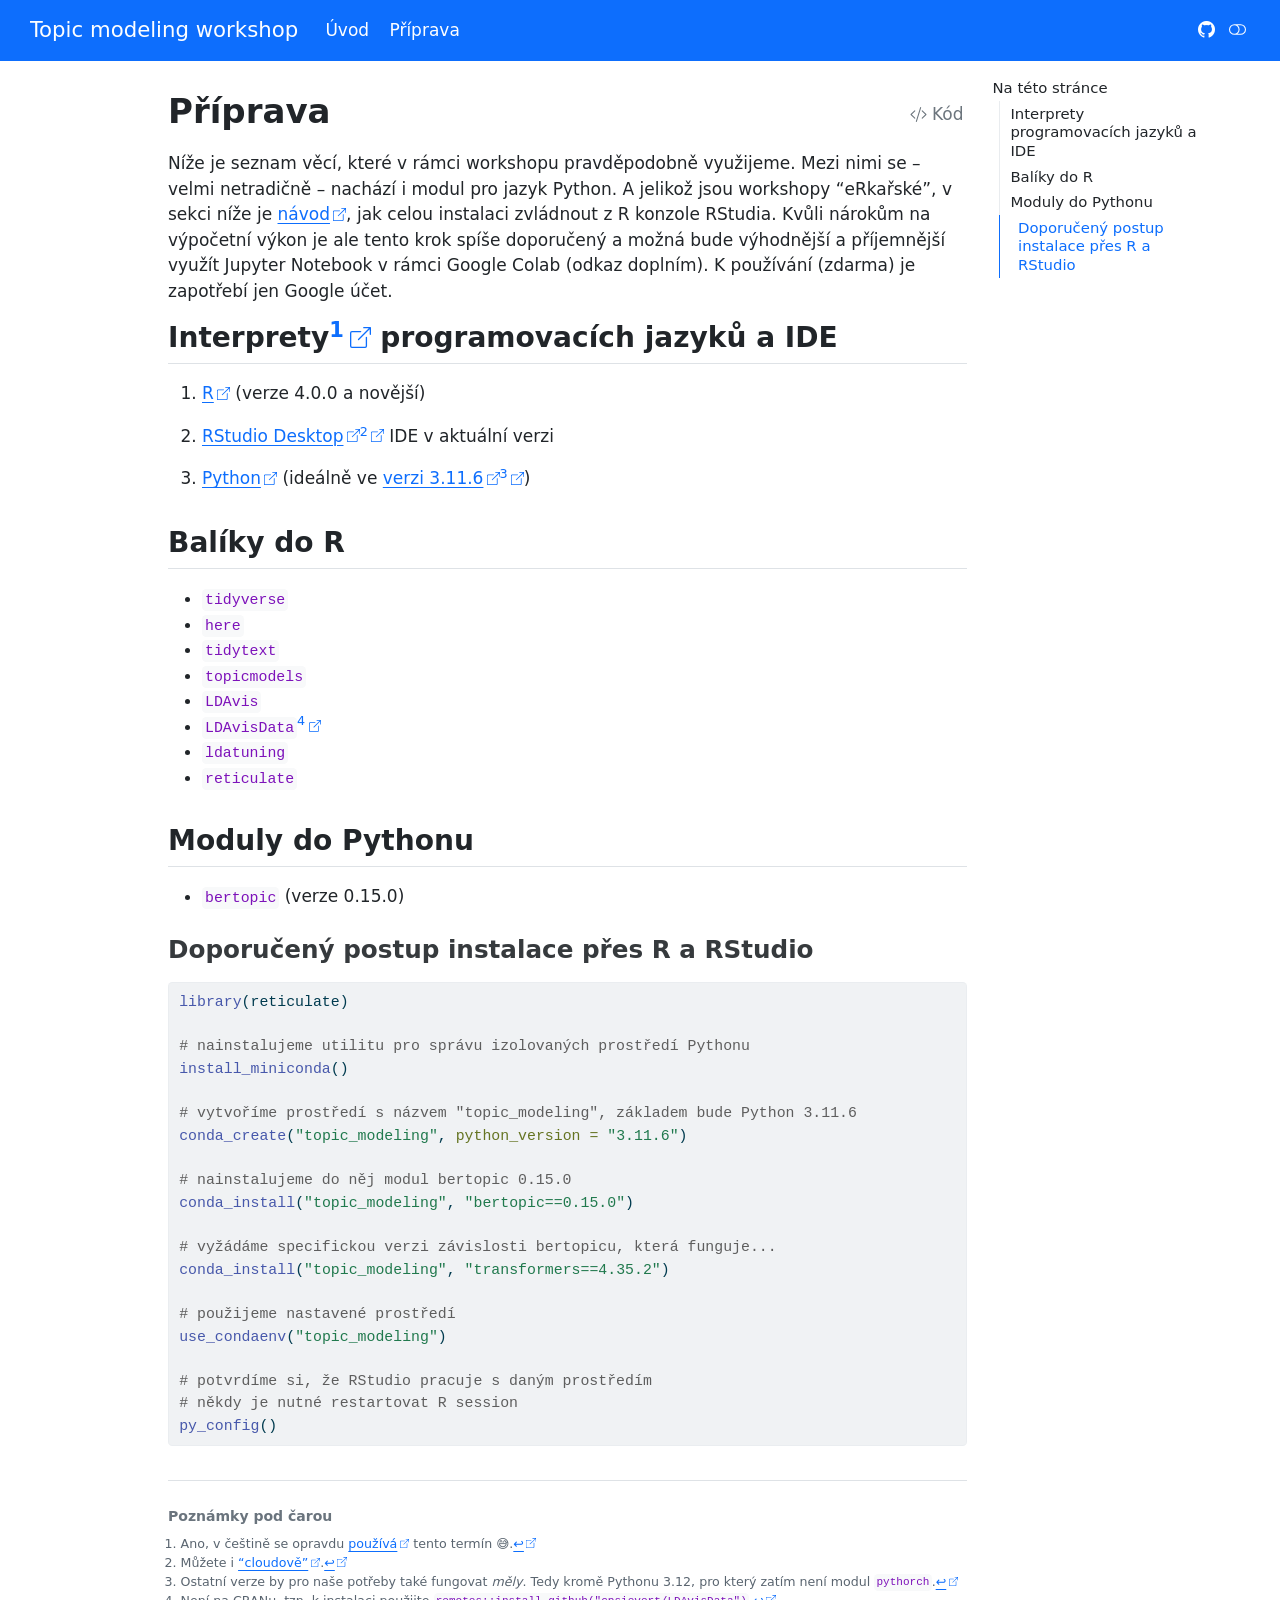
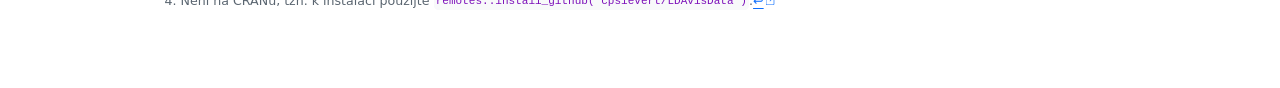
==== commit d32fb614: "Built site for gh-pages" ====
--- a/setup.html
+++ b/setup.html
@@ -176,6 +176,7 @@
 <h2 class="anchored" data-anchor-id="balíky-do-r">Balíky do R</h2>
 <ul>
 <li><code>tidyverse</code></li>
+<li><code>here</code></li>
 <li><code>tidytext</code></li>
 <li><code>topicmodels</code></li>
 <li><code>LDAvis</code></li>
@@ -865,45 +866,46 @@
 <span id="cb2-21"><a href="#cb2-21" aria-hidden="true" tabindex="-1"></a><span class="fu">## Balíky do R</span></span>
 <span id="cb2-22"><a href="#cb2-22" aria-hidden="true" tabindex="-1"></a></span>
 <span id="cb2-23"><a href="#cb2-23" aria-hidden="true" tabindex="-1"></a><span class="ss">-   </span><span class="in">`tidyverse`</span></span>
-<span id="cb2-24"><a href="#cb2-24" aria-hidden="true" tabindex="-1"></a><span class="ss">-   </span><span class="in">`tidytext`</span></span>
-<span id="cb2-25"><a href="#cb2-25" aria-hidden="true" tabindex="-1"></a><span class="ss">-   </span><span class="in">`topicmodels`</span></span>
-<span id="cb2-26"><a href="#cb2-26" aria-hidden="true" tabindex="-1"></a><span class="ss">-   </span><span class="in">`LDAvis`</span></span>
-<span id="cb2-27"><a href="#cb2-27" aria-hidden="true" tabindex="-1"></a><span class="ss">-   </span><span class="in">`LDAvisData`</span><span class="ot">[^4]</span></span>
-<span id="cb2-28"><a href="#cb2-28" aria-hidden="true" tabindex="-1"></a><span class="ss">-   </span><span class="in">`ldatuning`</span></span>
-<span id="cb2-29"><a href="#cb2-29" aria-hidden="true" tabindex="-1"></a><span class="ss">-   </span><span class="in">`reticulate`</span></span>
-<span id="cb2-30"><a href="#cb2-30" aria-hidden="true" tabindex="-1"></a></span>
-<span id="cb2-31"><a href="#cb2-31" aria-hidden="true" tabindex="-1"></a><span class="ot">[^4]: </span>Není na CRANu, tzn. k instalaci použijte <span class="in">`remotes::install_github("cpsievert/LDAvisData")`</span>.</span>
-<span id="cb2-32"><a href="#cb2-32" aria-hidden="true" tabindex="-1"></a></span>
-<span id="cb2-33"><a href="#cb2-33" aria-hidden="true" tabindex="-1"></a><span class="fu">## Moduly do Pythonu</span></span>
-<span id="cb2-34"><a href="#cb2-34" aria-hidden="true" tabindex="-1"></a></span>
-<span id="cb2-35"><a href="#cb2-35" aria-hidden="true" tabindex="-1"></a><span class="ss">-   </span><span class="in">`bertopic`</span> (verze 0.15.0)</span>
-<span id="cb2-36"><a href="#cb2-36" aria-hidden="true" tabindex="-1"></a></span>
-<span id="cb2-37"><a href="#cb2-37" aria-hidden="true" tabindex="-1"></a><span class="fu">### Doporučený postup instalace přes R a RStudio {#sec-python-setup}</span></span>
-<span id="cb2-38"><a href="#cb2-38" aria-hidden="true" tabindex="-1"></a></span>
-<span id="cb2-41"><a href="#cb2-41" aria-hidden="true" tabindex="-1"></a><span class="in">```{r}</span></span>
-<span id="cb2-42"><a href="#cb2-42" aria-hidden="true" tabindex="-1"></a><span class="co">#| eval: false</span></span>
-<span id="cb2-43"><a href="#cb2-43" aria-hidden="true" tabindex="-1"></a></span>
-<span id="cb2-44"><a href="#cb2-44" aria-hidden="true" tabindex="-1"></a><span class="fu">library</span>(reticulate)</span>
-<span id="cb2-45"><a href="#cb2-45" aria-hidden="true" tabindex="-1"></a></span>
-<span id="cb2-46"><a href="#cb2-46" aria-hidden="true" tabindex="-1"></a><span class="co"># nainstalujeme utilitu pro správu izolovaných prostředí Pythonu</span></span>
-<span id="cb2-47"><a href="#cb2-47" aria-hidden="true" tabindex="-1"></a><span class="fu">install_miniconda</span>()</span>
-<span id="cb2-48"><a href="#cb2-48" aria-hidden="true" tabindex="-1"></a></span>
-<span id="cb2-49"><a href="#cb2-49" aria-hidden="true" tabindex="-1"></a><span class="co"># vytvoříme prostředí s názvem "topic_modeling", základem bude Python 3.11.6</span></span>
-<span id="cb2-50"><a href="#cb2-50" aria-hidden="true" tabindex="-1"></a><span class="fu">conda_create</span>(<span class="st">"topic_modeling"</span>, <span class="at">python_version =</span> <span class="st">"3.11.6"</span>)</span>
-<span id="cb2-51"><a href="#cb2-51" aria-hidden="true" tabindex="-1"></a></span>
-<span id="cb2-52"><a href="#cb2-52" aria-hidden="true" tabindex="-1"></a><span class="co"># nainstalujeme do něj modul bertopic 0.15.0</span></span>
-<span id="cb2-53"><a href="#cb2-53" aria-hidden="true" tabindex="-1"></a><span class="fu">conda_install</span>(<span class="st">"topic_modeling"</span>, <span class="st">"bertopic==0.15.0"</span>)</span>
-<span id="cb2-54"><a href="#cb2-54" aria-hidden="true" tabindex="-1"></a></span>
-<span id="cb2-55"><a href="#cb2-55" aria-hidden="true" tabindex="-1"></a><span class="co"># vyžádáme specifickou verzi závislosti bertopicu, která funguje...</span></span>
-<span id="cb2-56"><a href="#cb2-56" aria-hidden="true" tabindex="-1"></a><span class="fu">conda_install</span>(<span class="st">"topic_modeling"</span>, <span class="st">"transformers==4.35.2"</span>)</span>
-<span id="cb2-57"><a href="#cb2-57" aria-hidden="true" tabindex="-1"></a></span>
-<span id="cb2-58"><a href="#cb2-58" aria-hidden="true" tabindex="-1"></a><span class="co"># použijeme nastavené prostředí</span></span>
-<span id="cb2-59"><a href="#cb2-59" aria-hidden="true" tabindex="-1"></a><span class="fu">use_condaenv</span>(<span class="st">"topic_modeling"</span>)</span>
-<span id="cb2-60"><a href="#cb2-60" aria-hidden="true" tabindex="-1"></a></span>
-<span id="cb2-61"><a href="#cb2-61" aria-hidden="true" tabindex="-1"></a><span class="co"># potvrdíme si, že RStudio pracuje s daným prostředím</span></span>
-<span id="cb2-62"><a href="#cb2-62" aria-hidden="true" tabindex="-1"></a><span class="co"># někdy je nutné restartovat R session</span></span>
-<span id="cb2-63"><a href="#cb2-63" aria-hidden="true" tabindex="-1"></a><span class="fu">py_config</span>()</span>
-<span id="cb2-64"><a href="#cb2-64" aria-hidden="true" tabindex="-1"></a><span class="in">```</span></span>
+<span id="cb2-24"><a href="#cb2-24" aria-hidden="true" tabindex="-1"></a><span class="ss">-   </span><span class="in">`here`</span></span>
+<span id="cb2-25"><a href="#cb2-25" aria-hidden="true" tabindex="-1"></a><span class="ss">-   </span><span class="in">`tidytext`</span></span>
+<span id="cb2-26"><a href="#cb2-26" aria-hidden="true" tabindex="-1"></a><span class="ss">-   </span><span class="in">`topicmodels`</span></span>
+<span id="cb2-27"><a href="#cb2-27" aria-hidden="true" tabindex="-1"></a><span class="ss">-   </span><span class="in">`LDAvis`</span></span>
+<span id="cb2-28"><a href="#cb2-28" aria-hidden="true" tabindex="-1"></a><span class="ss">-   </span><span class="in">`LDAvisData`</span><span class="ot">[^4]</span></span>
+<span id="cb2-29"><a href="#cb2-29" aria-hidden="true" tabindex="-1"></a><span class="ss">-   </span><span class="in">`ldatuning`</span></span>
+<span id="cb2-30"><a href="#cb2-30" aria-hidden="true" tabindex="-1"></a><span class="ss">-   </span><span class="in">`reticulate`</span></span>
+<span id="cb2-31"><a href="#cb2-31" aria-hidden="true" tabindex="-1"></a></span>
+<span id="cb2-32"><a href="#cb2-32" aria-hidden="true" tabindex="-1"></a><span class="ot">[^4]: </span>Není na CRANu, tzn. k instalaci použijte <span class="in">`remotes::install_github("cpsievert/LDAvisData")`</span>.</span>
+<span id="cb2-33"><a href="#cb2-33" aria-hidden="true" tabindex="-1"></a></span>
+<span id="cb2-34"><a href="#cb2-34" aria-hidden="true" tabindex="-1"></a><span class="fu">## Moduly do Pythonu</span></span>
+<span id="cb2-35"><a href="#cb2-35" aria-hidden="true" tabindex="-1"></a></span>
+<span id="cb2-36"><a href="#cb2-36" aria-hidden="true" tabindex="-1"></a><span class="ss">-   </span><span class="in">`bertopic`</span> (verze 0.15.0)</span>
+<span id="cb2-37"><a href="#cb2-37" aria-hidden="true" tabindex="-1"></a></span>
+<span id="cb2-38"><a href="#cb2-38" aria-hidden="true" tabindex="-1"></a><span class="fu">### Doporučený postup instalace přes R a RStudio {#sec-python-setup}</span></span>
+<span id="cb2-39"><a href="#cb2-39" aria-hidden="true" tabindex="-1"></a></span>
+<span id="cb2-42"><a href="#cb2-42" aria-hidden="true" tabindex="-1"></a><span class="in">```{r}</span></span>
+<span id="cb2-43"><a href="#cb2-43" aria-hidden="true" tabindex="-1"></a><span class="co">#| eval: false</span></span>
+<span id="cb2-44"><a href="#cb2-44" aria-hidden="true" tabindex="-1"></a></span>
+<span id="cb2-45"><a href="#cb2-45" aria-hidden="true" tabindex="-1"></a><span class="fu">library</span>(reticulate)</span>
+<span id="cb2-46"><a href="#cb2-46" aria-hidden="true" tabindex="-1"></a></span>
+<span id="cb2-47"><a href="#cb2-47" aria-hidden="true" tabindex="-1"></a><span class="co"># nainstalujeme utilitu pro správu izolovaných prostředí Pythonu</span></span>
+<span id="cb2-48"><a href="#cb2-48" aria-hidden="true" tabindex="-1"></a><span class="fu">install_miniconda</span>()</span>
+<span id="cb2-49"><a href="#cb2-49" aria-hidden="true" tabindex="-1"></a></span>
+<span id="cb2-50"><a href="#cb2-50" aria-hidden="true" tabindex="-1"></a><span class="co"># vytvoříme prostředí s názvem "topic_modeling", základem bude Python 3.11.6</span></span>
+<span id="cb2-51"><a href="#cb2-51" aria-hidden="true" tabindex="-1"></a><span class="fu">conda_create</span>(<span class="st">"topic_modeling"</span>, <span class="at">python_version =</span> <span class="st">"3.11.6"</span>)</span>
+<span id="cb2-52"><a href="#cb2-52" aria-hidden="true" tabindex="-1"></a></span>
+<span id="cb2-53"><a href="#cb2-53" aria-hidden="true" tabindex="-1"></a><span class="co"># nainstalujeme do něj modul bertopic 0.15.0</span></span>
+<span id="cb2-54"><a href="#cb2-54" aria-hidden="true" tabindex="-1"></a><span class="fu">conda_install</span>(<span class="st">"topic_modeling"</span>, <span class="st">"bertopic==0.15.0"</span>)</span>
+<span id="cb2-55"><a href="#cb2-55" aria-hidden="true" tabindex="-1"></a></span>
+<span id="cb2-56"><a href="#cb2-56" aria-hidden="true" tabindex="-1"></a><span class="co"># vyžádáme specifickou verzi závislosti bertopicu, která funguje...</span></span>
+<span id="cb2-57"><a href="#cb2-57" aria-hidden="true" tabindex="-1"></a><span class="fu">conda_install</span>(<span class="st">"topic_modeling"</span>, <span class="st">"transformers==4.35.2"</span>)</span>
+<span id="cb2-58"><a href="#cb2-58" aria-hidden="true" tabindex="-1"></a></span>
+<span id="cb2-59"><a href="#cb2-59" aria-hidden="true" tabindex="-1"></a><span class="co"># použijeme nastavené prostředí</span></span>
+<span id="cb2-60"><a href="#cb2-60" aria-hidden="true" tabindex="-1"></a><span class="fu">use_condaenv</span>(<span class="st">"topic_modeling"</span>)</span>
+<span id="cb2-61"><a href="#cb2-61" aria-hidden="true" tabindex="-1"></a></span>
+<span id="cb2-62"><a href="#cb2-62" aria-hidden="true" tabindex="-1"></a><span class="co"># potvrdíme si, že RStudio pracuje s daným prostředím</span></span>
+<span id="cb2-63"><a href="#cb2-63" aria-hidden="true" tabindex="-1"></a><span class="co"># někdy je nutné restartovat R session</span></span>
+<span id="cb2-64"><a href="#cb2-64" aria-hidden="true" tabindex="-1"></a><span class="fu">py_config</span>()</span>
+<span id="cb2-65"><a href="#cb2-65" aria-hidden="true" tabindex="-1"></a><span class="in">```</span></span>
 </code><button title="Zkopírovat do schránky" class="code-copy-button"><i class="bi"></i></button></pre></div>
 </div></div></div></div></div>
 </div> <!-- /content -->
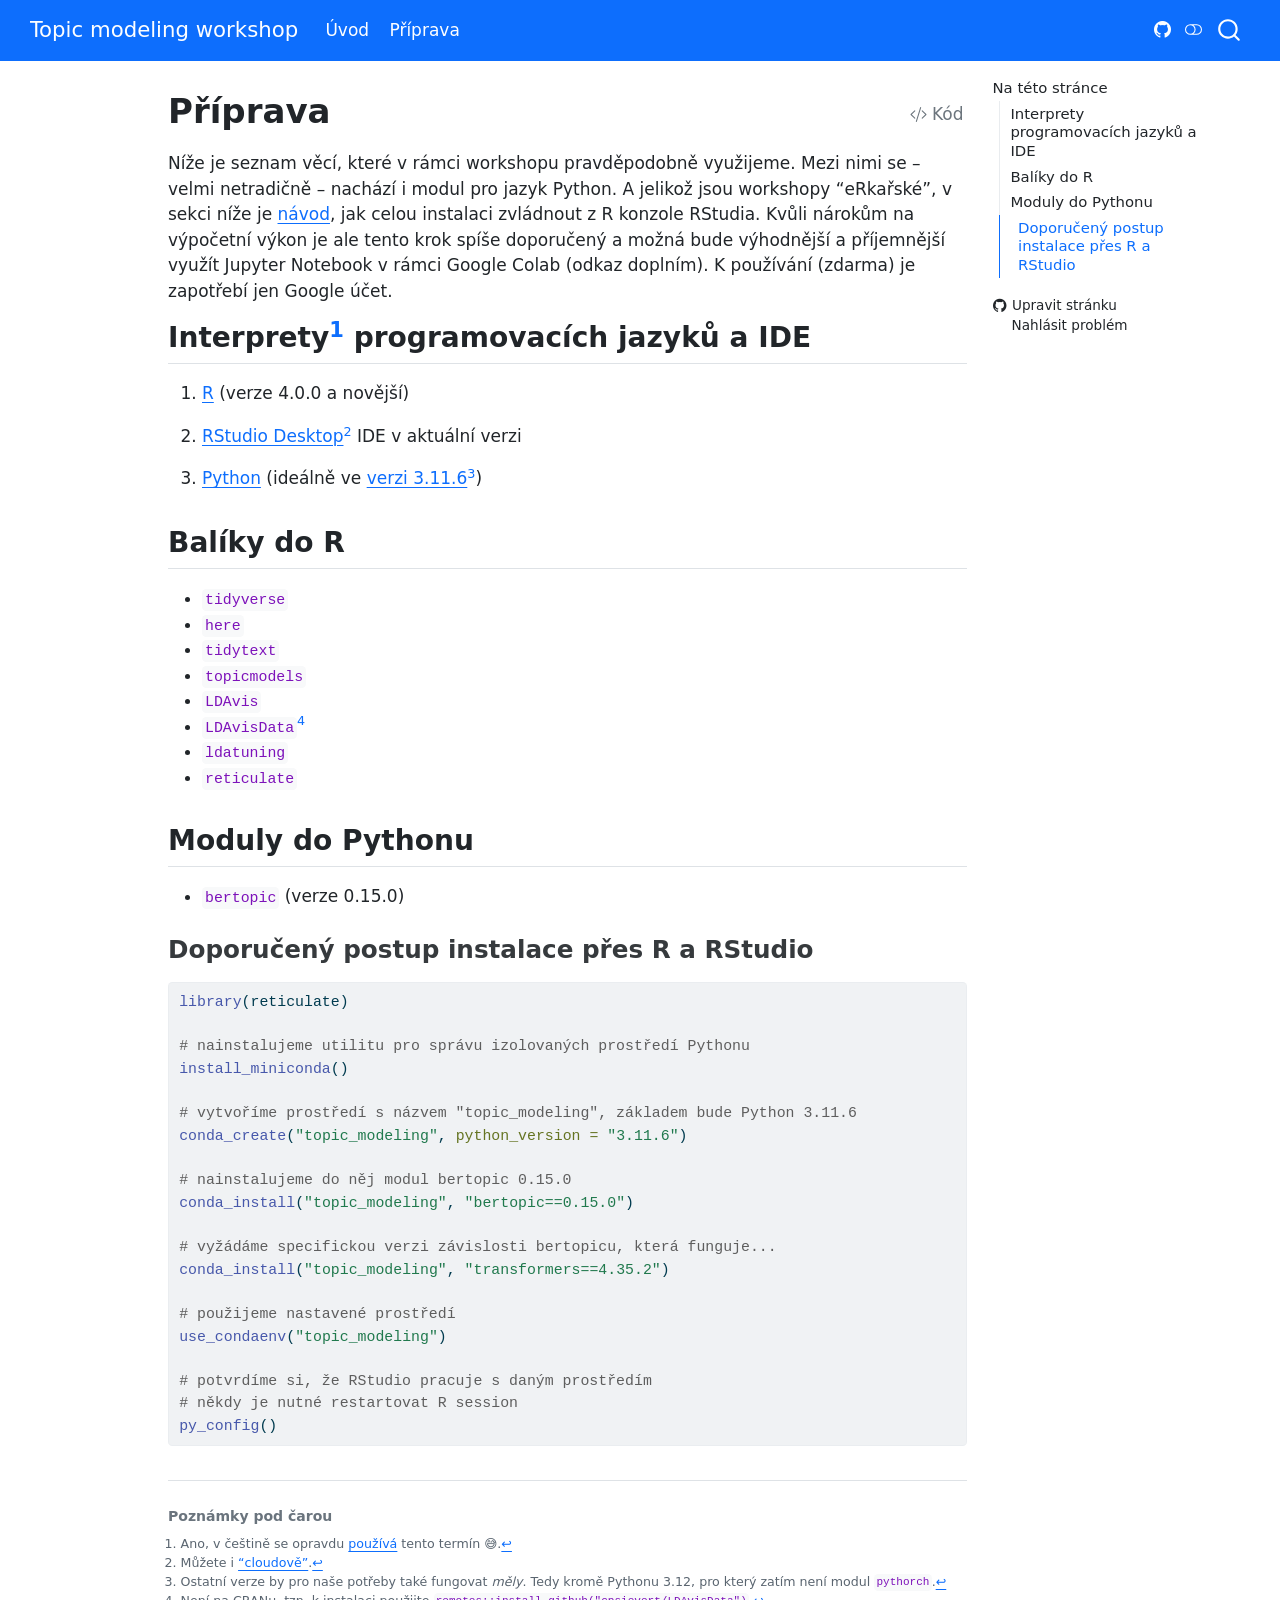
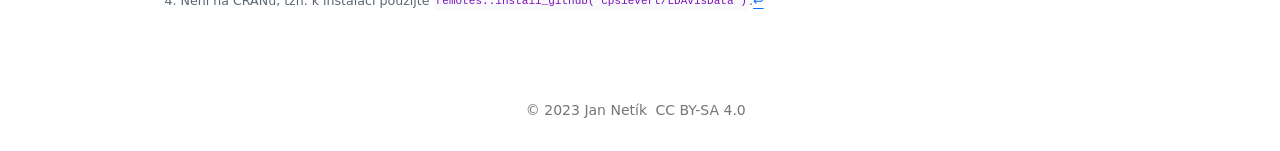
==== commit 131b9417: "Built site for gh-pages" ====
--- a/setup.html
+++ b/setup.html
@@ -60,6 +60,10 @@
 <script src="site_libs/quarto-nav/quarto-nav.js"></script>
 <script src="site_libs/quarto-nav/headroom.min.js"></script>
 <script src="site_libs/clipboard/clipboard.min.js"></script>
+<script src="site_libs/quarto-search/autocomplete.umd.js"></script>
+<script src="site_libs/quarto-search/fuse.min.js"></script>
+<script src="site_libs/quarto-search/quarto-search.js"></script>
+<meta name="quarto:offset" content="./">
 <script src="site_libs/quarto-html/quarto.js"></script>
 <script src="site_libs/quarto-html/popper.min.js"></script>
 <script src="site_libs/quarto-html/tippy.umd.min.js"></script>
@@ -72,6 +76,18 @@
 <link href="site_libs/bootstrap/bootstrap.min.css" rel="stylesheet" class="quarto-color-scheme" id="quarto-bootstrap" data-mode="light">
 <link href="site_libs/bootstrap/bootstrap-dark.min.css" rel="prefetch" class="quarto-color-scheme quarto-color-alternate" id="quarto-bootstrap" data-mode="dark">
 <script id="quarto-search-options" type="application/json">{
+  "location": "navbar",
+  "copy-button": false,
+  "collapse-after": 3,
+  "panel-placement": "end",
+  "type": "overlay",
+  "limit": 50,
+  "keyboard-shortcut": [
+    "f",
+    "/",
+    "s"
+  ],
+  "show-item-context": false,
   "language": {
     "search-no-results-text": "Žádný výsledek",
     "search-matching-documents-text": "Nalezené výsledky",
@@ -87,7 +103,13 @@
 }</script>
 
 
-<link rel="stylesheet" href="styles.css">
+<meta property="og:title" content="Topic modeling workshop - Příprava">
+<meta property="og:description" content="">
+<meta property="og:site_name" content="Topic modeling workshop">
+<meta name="twitter:title" content="Topic modeling workshop - Příprava">
+<meta name="twitter:description" content="">
+<meta name="twitter:site" content="@netikja">
+<meta name="twitter:card" content="summary">
 </head>
 
 <body class="nav-fixed">
@@ -101,6 +123,7 @@
     <span class="navbar-title">Topic modeling workshop</span>
     </a>
   </div>
+            <div id="quarto-search" class="" title="Hledat"></div>
           <button class="navbar-toggler" type="button" data-bs-toggle="collapse" data-bs-target="#navbarCollapse" aria-controls="navbarCollapse" aria-expanded="false" aria-label="Přepnout navigaci" onclick="if (window.quartoToggleHeadroom) { window.quartoToggleHeadroom(); }">
   <span class="navbar-toggler-icon"></span>
 </button>
@@ -139,7 +162,7 @@
   <li><a href="#sec-python-setup" id="toc-sec-python-setup" class="nav-link" data-scroll-target="#sec-python-setup">Doporučený postup instalace přes R a RStudio</a></li>
   </ul></li>
   </ul>
-</nav>
+<div class="toc-actions"><ul><li><a href="https://github.com/netique/tmws/edit/main/setup.qmd" class="toc-action"><i class="bi bi-github"></i>Upravit stránku</a></li><li><a href="https://github.com/netique/tmws/issues/new" class="toc-action"><i class="bi empty"></i>Nahlásit problém</a></li></ul></div></nav>
     </div>
 <!-- main -->
 <main class="content" id="quarto-document-content">
@@ -521,8 +544,6 @@
           if (link.getAttribute("rel") === null) {
             link.setAttribute("rel", "noopener");
           }
-          // default icon
-          link.classList.add("external");
       }
     }
   function tippyHover(el, contentFn, onTriggerFn, onUntriggerFn) {
@@ -842,7 +863,11 @@
     }
   }
 });
-</script><div class="modal fade" id="quarto-embedded-source-code-modal" tabindex="-1" aria-labelledby="quarto-embedded-source-code-modal-label" aria-hidden="true"><div class="modal-dialog modal-dialog-scrollable"><div class="modal-content"><div class="modal-header"><h5 class="modal-title" id="quarto-embedded-source-code-modal-label">Zdrojový kód</h5><button class="btn-close" data-bs-dismiss="modal"></button></div><div class="modal-body"><div class="">
+</script>
+<script src="https://giscus.app/client.js" data-repo="netique/tmws" data-repo-id="R_kgDOKysVBQ" data-category="General" data-category-id="DIC_kwDOKysVBc4CbTeH" data-mapping="title" data-reactions-enabled="1" data-emit-metadata="0" data-input-position="top" data-theme="light" data-lang="en" crossorigin="anonymous" async="">
+</script>
+<input type="hidden" id="giscus-base-theme" value="light">
+<input type="hidden" id="giscus-alt-theme" value="dark"><div class="modal fade" id="quarto-embedded-source-code-modal" tabindex="-1" aria-labelledby="quarto-embedded-source-code-modal-label" aria-hidden="true"><div class="modal-dialog modal-dialog-scrollable"><div class="modal-content"><div class="modal-header"><h5 class="modal-title" id="quarto-embedded-source-code-modal-label">Zdrojový kód</h5><button class="btn-close" data-bs-dismiss="modal"></button></div><div class="modal-body"><div class="">
 <div class="sourceCode" id="cb2" data-shortcodes="false"><pre class="sourceCode markdown code-with-copy"><code class="sourceCode markdown"><span id="cb2-1"><a href="#cb2-1" aria-hidden="true" tabindex="-1"></a><span class="co">---</span></span>
 <span id="cb2-2"><a href="#cb2-2" aria-hidden="true" tabindex="-1"></a><span class="an">title:</span><span class="co"> "Příprava"</span></span>
 <span id="cb2-3"><a href="#cb2-3" aria-hidden="true" tabindex="-1"></a><span class="co">---</span></span>
@@ -909,6 +934,28 @@
 </code><button title="Zkopírovat do schránky" class="code-copy-button"><i class="bi"></i></button></pre></div>
 </div></div></div></div></div>
 </div> <!-- /content -->
+<footer class="footer">
+  <div class="nav-footer">
+    <div class="nav-footer-left">
+      &nbsp;
+    </div>   
+    <div class="nav-footer-center">
+      <ul class="footer-items list-unstyled">
+    <li class="nav-item">
+ © 2023 Jan Netík
+  </li>  
+    <li class="nav-item">
+    <a class="nav-link" href="https://creativecommons.org/licenses/by-sa/4.0/" target="blank">
+<p>CC BY-SA 4.0</p>
+</a>
+  </li>  
+</ul>
+    </div>
+    <div class="nav-footer-right">
+      &nbsp;
+    </div>
+  </div>
+</footer>
 
 
 
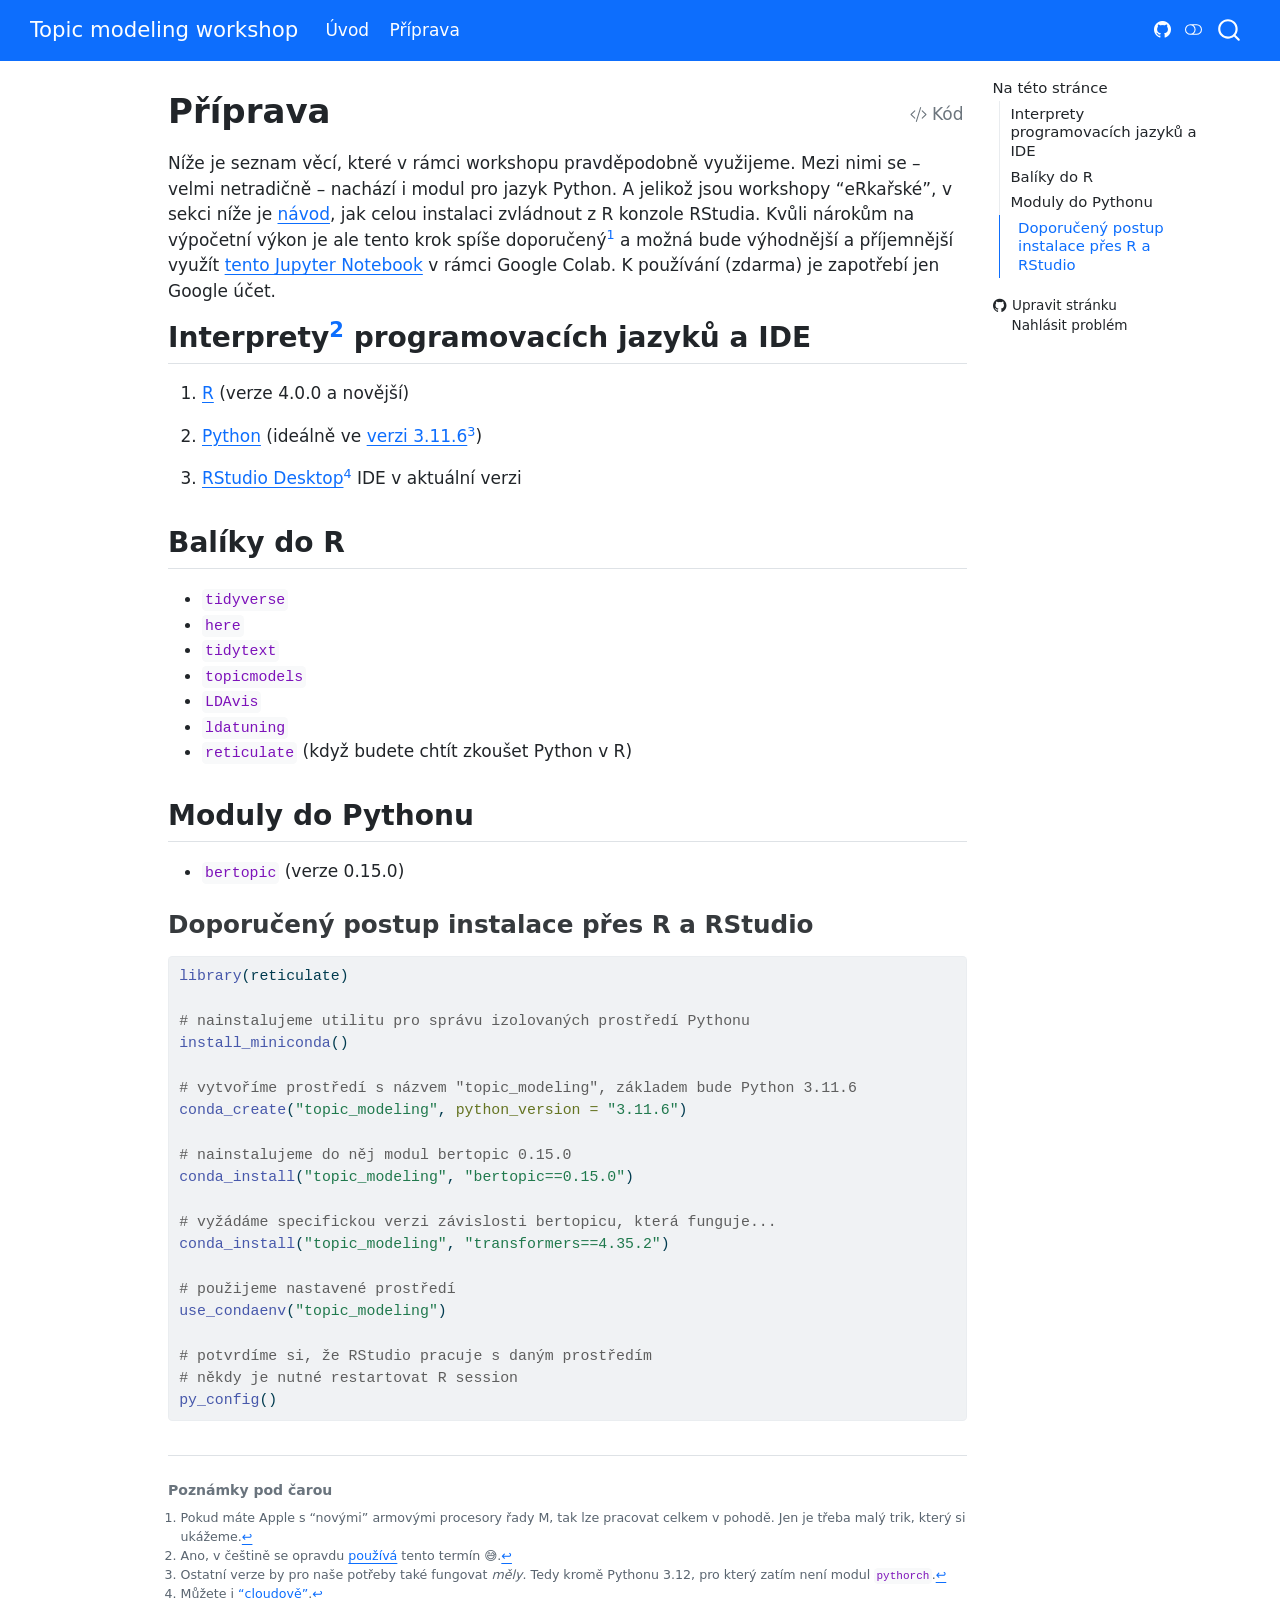
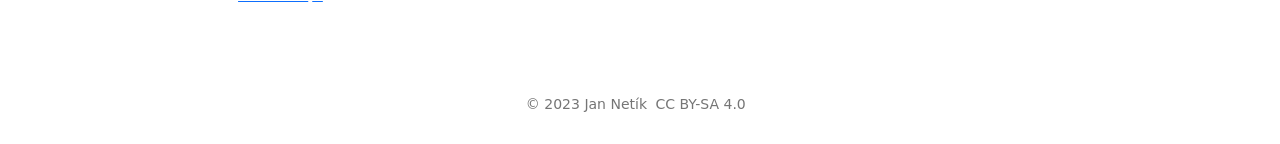
==== commit a04f8702: "Built site for gh-pages" ====
--- a/setup.html
+++ b/setup.html
@@ -155,7 +155,7 @@
     <h2 id="toc-title">Na této stránce</h2>
    
   <ul>
-  <li><a href="#interprety1-programovacích-jazyků-a-ide" id="toc-interprety1-programovacích-jazyků-a-ide" class="nav-link active" data-scroll-target="#interprety1-programovacích-jazyků-a-ide">Interprety programovacích jazyků a IDE</a></li>
+  <li><a href="#interprety2-programovacích-jazyků-a-ide" id="toc-interprety2-programovacích-jazyků-a-ide" class="nav-link active" data-scroll-target="#interprety2-programovacích-jazyků-a-ide">Interprety programovacích jazyků a IDE</a></li>
   <li><a href="#balíky-do-r" id="toc-balíky-do-r" class="nav-link" data-scroll-target="#balíky-do-r">Balíky do R</a></li>
   <li><a href="#moduly-do-pythonu" id="toc-moduly-do-pythonu" class="nav-link" data-scroll-target="#moduly-do-pythonu">Moduly do Pythonu</a>
   <ul class="collapse">
@@ -186,13 +186,13 @@
 </header>
 
 
-<p>Níže je seznam věcí, které v rámci workshopu pravděpodobně využijeme. Mezi nimi se – velmi netradičně – nachází i modul pro jazyk Python. A jelikož jsou workshopy “eRkařské”, v sekci níže je <a href="#sec-python-setup">návod</a>, jak celou instalaci zvládnout z R konzole RStudia. Kvůli nárokům na výpočetní výkon je ale tento krok spíše doporučený a možná bude výhodnější a příjemnější využít Jupyter Notebook v rámci Google Colab (odkaz doplním). K používání (zdarma) je zapotřebí jen Google účet.</p>
-<section id="interprety1-programovacích-jazyků-a-ide" class="level2">
-<h2 class="anchored" data-anchor-id="interprety1-programovacích-jazyků-a-ide">Interprety<a href="#fn1" class="footnote-ref" id="fnref1" role="doc-noteref"><sup>1</sup></a> programovacích jazyků a IDE</h2>
+<p>Níže je seznam věcí, které v rámci workshopu pravděpodobně využijeme. Mezi nimi se – velmi netradičně – nachází i modul pro jazyk Python. A jelikož jsou workshopy “eRkařské”, v sekci níže je <a href="#sec-python-setup">návod</a>, jak celou instalaci zvládnout z R konzole RStudia. Kvůli nárokům na výpočetní výkon je ale tento krok spíše doporučený<a href="#fn1" class="footnote-ref" id="fnref1" role="doc-noteref"><sup>1</sup></a> a možná bude výhodnější a příjemnější využít <a href="https://colab.research.google.com/drive/1pseOtmte-9AH6DtDAzatRoDU9KQgLYSU?usp=sharing">tento Jupyter Notebook</a> v rámci Google Colab. K používání (zdarma) je zapotřebí jen Google účet.</p>
+<section id="interprety2-programovacích-jazyků-a-ide" class="level2">
+<h2 class="anchored" data-anchor-id="interprety2-programovacích-jazyků-a-ide">Interprety<a href="#fn2" class="footnote-ref" id="fnref2" role="doc-noteref"><sup>2</sup></a> programovacích jazyků a IDE</h2>
 <ol type="1">
 <li><p><a href="https://cloud.r-project.org/">R</a> (verze 4.0.0 a novější)</p></li>
-<li><p><a href="https://posit.co/download/rstudio-desktop/">RStudio Desktop</a><a href="#fn2" class="footnote-ref" id="fnref2" role="doc-noteref"><sup>2</sup></a> IDE v aktuální verzi</p></li>
 <li><p><a href="https://www.python.org/">Python</a> (ideálně ve <a href="https://www.python.org/downloads/release/python-3116/">verzi 3.11.6</a><a href="#fn3" class="footnote-ref" id="fnref3" role="doc-noteref"><sup>3</sup></a>)</p></li>
+<li><p><a href="https://posit.co/download/rstudio-desktop/">RStudio Desktop</a><a href="#fn4" class="footnote-ref" id="fnref4" role="doc-noteref"><sup>4</sup></a> IDE v aktuální verzi</p></li>
 </ol>
 </section>
 <section id="balíky-do-r" class="level2">
@@ -203,9 +203,8 @@
 <li><code>tidytext</code></li>
 <li><code>topicmodels</code></li>
 <li><code>LDAvis</code></li>
-<li><code>LDAvisData</code><a href="#fn4" class="footnote-ref" id="fnref4" role="doc-noteref"><sup>4</sup></a></li>
 <li><code>ldatuning</code></li>
-<li><code>reticulate</code></li>
+<li><code>reticulate</code> (když budete chtít zkoušet Python v R)</li>
 </ul>
 </section>
 <section id="moduly-do-pythonu" class="level2">
@@ -248,10 +247,10 @@
 <div id="quarto-appendix" class="default"><aside id="footnotes" class="footnotes footnotes-end-of-document" role="doc-endnotes"><h2 class="anchored quarto-appendix-heading">Poznámky pod čarou</h2>
 
 <ol>
-<li id="fn1"><p>Ano, v češtině se opravdu <a href="https://cs.wikipedia.org/wiki/Interpret_(software)">používá</a> tento termín 😅.<a href="#fnref1" class="footnote-back" role="doc-backlink">↩︎</a></p></li>
-<li id="fn2"><p>Můžete i <a href="https://posit.cloud/">“cloudově”</a>.<a href="#fnref2" class="footnote-back" role="doc-backlink">↩︎</a></p></li>
+<li id="fn1"><p>Pokud máte Apple s “novými” armovými procesory řady M, tak lze pracovat celkem v pohodě. Jen je třeba malý trik, který si ukážeme.<a href="#fnref1" class="footnote-back" role="doc-backlink">↩︎</a></p></li>
+<li id="fn2"><p>Ano, v češtině se opravdu <a href="https://cs.wikipedia.org/wiki/Interpret_(software)">používá</a> tento termín 😅.<a href="#fnref2" class="footnote-back" role="doc-backlink">↩︎</a></p></li>
 <li id="fn3"><p>Ostatní verze by pro naše potřeby také fungovat <em>měly</em>. Tedy kromě Pythonu 3.12, pro který zatím není modul <code>pythorch</code>.<a href="#fnref3" class="footnote-back" role="doc-backlink">↩︎</a></p></li>
-<li id="fn4"><p>Není na CRANu, tzn. k instalaci použijte <code>remotes::install_github("cpsievert/LDAvisData")</code>.<a href="#fnref4" class="footnote-back" role="doc-backlink">↩︎</a></p></li>
+<li id="fn4"><p>Můžete i <a href="https://posit.cloud/">“cloudově”</a>.<a href="#fnref4" class="footnote-back" role="doc-backlink">↩︎</a></p></li>
 </ol>
 </aside></div></main> <!-- /main -->
 <script id="quarto-html-after-body" type="application/javascript">
@@ -872,65 +871,64 @@
 <span id="cb2-2"><a href="#cb2-2" aria-hidden="true" tabindex="-1"></a><span class="an">title:</span><span class="co"> "Příprava"</span></span>
 <span id="cb2-3"><a href="#cb2-3" aria-hidden="true" tabindex="-1"></a><span class="co">---</span></span>
 <span id="cb2-4"><a href="#cb2-4" aria-hidden="true" tabindex="-1"></a></span>
-<span id="cb2-5"><a href="#cb2-5" aria-hidden="true" tabindex="-1"></a>Níže je seznam věcí, které v rámci workshopu pravděpodobně využijeme. Mezi nimi se -- velmi netradičně -- nachází i modul pro jazyk Python. A jelikož jsou workshopy "eRkařské", v sekci níže je <span class="co">[</span><span class="ot">návod</span><span class="co">](#sec-python-setup)</span>, jak celou instalaci zvládnout z R konzole RStudia. Kvůli nárokům na výpočetní výkon je ale tento krok spíše doporučený a možná bude výhodnější a příjemnější využít Jupyter Notebook v rámci Google Colab (odkaz doplním). K používání (zdarma) je zapotřebí jen Google účet.</span>
+<span id="cb2-5"><a href="#cb2-5" aria-hidden="true" tabindex="-1"></a>Níže je seznam věcí, které v rámci workshopu pravděpodobně využijeme. Mezi nimi se -- velmi netradičně -- nachází i modul pro jazyk Python. A jelikož jsou workshopy "eRkařské", v sekci níže je <span class="co">[</span><span class="ot">návod</span><span class="co">](#sec-python-setup)</span>, jak celou instalaci zvládnout z R konzole RStudia. Kvůli nárokům na výpočetní výkon je ale tento krok spíše doporučený<span class="ot">[^1]</span> a možná bude výhodnější a příjemnější využít <span class="co">[</span><span class="ot">tento Jupyter Notebook</span><span class="co">](https://colab.research.google.com/drive/1pseOtmte-9AH6DtDAzatRoDU9KQgLYSU?usp=sharing)</span> v rámci Google Colab. K používání (zdarma) je zapotřebí jen Google účet.</span>
 <span id="cb2-6"><a href="#cb2-6" aria-hidden="true" tabindex="-1"></a></span>
-<span id="cb2-7"><a href="#cb2-7" aria-hidden="true" tabindex="-1"></a><span class="fu">## Interprety[^1] programovacích jazyků a IDE</span></span>
+<span id="cb2-7"><a href="#cb2-7" aria-hidden="true" tabindex="-1"></a><span class="ot">[^1]: </span>Pokud máte Apple s "novými" armovými procesory řady M, tak lze pracovat celkem v pohodě. Jen je třeba malý trik, který si ukážeme.</span>
 <span id="cb2-8"><a href="#cb2-8" aria-hidden="true" tabindex="-1"></a></span>
-<span id="cb2-9"><a href="#cb2-9" aria-hidden="true" tabindex="-1"></a><span class="ot">[^1]: </span>Ano, v češtině se opravdu <span class="co">[</span><span class="ot">používá</span><span class="co">]</span>(https://cs.wikipedia.org/wiki/Interpret_(software)) tento termín 😅.</span>
+<span id="cb2-9"><a href="#cb2-9" aria-hidden="true" tabindex="-1"></a><span class="fu">## Interprety[^2] programovacích jazyků a IDE</span></span>
 <span id="cb2-10"><a href="#cb2-10" aria-hidden="true" tabindex="-1"></a></span>
-<span id="cb2-11"><a href="#cb2-11" aria-hidden="true" tabindex="-1"></a><span class="ss">1.  </span><span class="co">[</span><span class="ot">R</span><span class="co">](https://cloud.r-project.org/)</span> (verze 4.0.0 a novější)</span>
+<span id="cb2-11"><a href="#cb2-11" aria-hidden="true" tabindex="-1"></a><span class="ot">[^2]: </span>Ano, v češtině se opravdu <span class="co">[</span><span class="ot">používá</span><span class="co">]</span>(https://cs.wikipedia.org/wiki/Interpret_(software)) tento termín 😅.</span>
 <span id="cb2-12"><a href="#cb2-12" aria-hidden="true" tabindex="-1"></a></span>
-<span id="cb2-13"><a href="#cb2-13" aria-hidden="true" tabindex="-1"></a><span class="ss">2.  </span><span class="co">[</span><span class="ot">RStudio Desktop</span><span class="co">](https://posit.co/download/rstudio-desktop/)</span><span class="ot">[^2]</span> IDE v aktuální verzi</span>
+<span id="cb2-13"><a href="#cb2-13" aria-hidden="true" tabindex="-1"></a><span class="ss">1.  </span><span class="co">[</span><span class="ot">R</span><span class="co">](https://cloud.r-project.org/)</span> (verze 4.0.0 a novější)</span>
 <span id="cb2-14"><a href="#cb2-14" aria-hidden="true" tabindex="-1"></a></span>
-<span id="cb2-15"><a href="#cb2-15" aria-hidden="true" tabindex="-1"></a><span class="ss">3.  </span><span class="co">[</span><span class="ot">Python</span><span class="co">](https://www.python.org/)</span> (ideálně ve <span class="co">[</span><span class="ot">verzi 3.11.6</span><span class="co">](https://www.python.org/downloads/release/python-3116/)</span><span class="ot">[^3]</span>)</span>
+<span id="cb2-15"><a href="#cb2-15" aria-hidden="true" tabindex="-1"></a><span class="ss">2.  </span><span class="co">[</span><span class="ot">Python</span><span class="co">](https://www.python.org/)</span> (ideálně ve <span class="co">[</span><span class="ot">verzi 3.11.6</span><span class="co">](https://www.python.org/downloads/release/python-3116/)</span><span class="ot">[^3]</span>)</span>
 <span id="cb2-16"><a href="#cb2-16" aria-hidden="true" tabindex="-1"></a></span>
-<span id="cb2-17"><a href="#cb2-17" aria-hidden="true" tabindex="-1"></a><span class="ot">[^2]: </span>Můžete i <span class="co">[</span><span class="ot">"cloudově"</span><span class="co">](https://posit.cloud/)</span>.</span>
+<span id="cb2-17"><a href="#cb2-17" aria-hidden="true" tabindex="-1"></a><span class="ss">3.  </span><span class="co">[</span><span class="ot">RStudio Desktop</span><span class="co">](https://posit.co/download/rstudio-desktop/)</span><span class="ot">[^4]</span> IDE v aktuální verzi</span>
 <span id="cb2-18"><a href="#cb2-18" aria-hidden="true" tabindex="-1"></a></span>
 <span id="cb2-19"><a href="#cb2-19" aria-hidden="true" tabindex="-1"></a><span class="ot">[^3]: </span>Ostatní verze by pro naše potřeby také fungovat *měly*. Tedy kromě Pythonu 3.12, pro který zatím není modul <span class="in">`pythorch`</span>.</span>
 <span id="cb2-20"><a href="#cb2-20" aria-hidden="true" tabindex="-1"></a></span>
-<span id="cb2-21"><a href="#cb2-21" aria-hidden="true" tabindex="-1"></a><span class="fu">## Balíky do R</span></span>
+<span id="cb2-21"><a href="#cb2-21" aria-hidden="true" tabindex="-1"></a><span class="ot">[^4]: </span>Můžete i <span class="co">[</span><span class="ot">"cloudově"</span><span class="co">](https://posit.cloud/)</span>.</span>
 <span id="cb2-22"><a href="#cb2-22" aria-hidden="true" tabindex="-1"></a></span>
-<span id="cb2-23"><a href="#cb2-23" aria-hidden="true" tabindex="-1"></a><span class="ss">-   </span><span class="in">`tidyverse`</span></span>
-<span id="cb2-24"><a href="#cb2-24" aria-hidden="true" tabindex="-1"></a><span class="ss">-   </span><span class="in">`here`</span></span>
-<span id="cb2-25"><a href="#cb2-25" aria-hidden="true" tabindex="-1"></a><span class="ss">-   </span><span class="in">`tidytext`</span></span>
-<span id="cb2-26"><a href="#cb2-26" aria-hidden="true" tabindex="-1"></a><span class="ss">-   </span><span class="in">`topicmodels`</span></span>
-<span id="cb2-27"><a href="#cb2-27" aria-hidden="true" tabindex="-1"></a><span class="ss">-   </span><span class="in">`LDAvis`</span></span>
-<span id="cb2-28"><a href="#cb2-28" aria-hidden="true" tabindex="-1"></a><span class="ss">-   </span><span class="in">`LDAvisData`</span><span class="ot">[^4]</span></span>
-<span id="cb2-29"><a href="#cb2-29" aria-hidden="true" tabindex="-1"></a><span class="ss">-   </span><span class="in">`ldatuning`</span></span>
-<span id="cb2-30"><a href="#cb2-30" aria-hidden="true" tabindex="-1"></a><span class="ss">-   </span><span class="in">`reticulate`</span></span>
-<span id="cb2-31"><a href="#cb2-31" aria-hidden="true" tabindex="-1"></a></span>
-<span id="cb2-32"><a href="#cb2-32" aria-hidden="true" tabindex="-1"></a><span class="ot">[^4]: </span>Není na CRANu, tzn. k instalaci použijte <span class="in">`remotes::install_github("cpsievert/LDAvisData")`</span>.</span>
-<span id="cb2-33"><a href="#cb2-33" aria-hidden="true" tabindex="-1"></a></span>
-<span id="cb2-34"><a href="#cb2-34" aria-hidden="true" tabindex="-1"></a><span class="fu">## Moduly do Pythonu</span></span>
-<span id="cb2-35"><a href="#cb2-35" aria-hidden="true" tabindex="-1"></a></span>
-<span id="cb2-36"><a href="#cb2-36" aria-hidden="true" tabindex="-1"></a><span class="ss">-   </span><span class="in">`bertopic`</span> (verze 0.15.0)</span>
-<span id="cb2-37"><a href="#cb2-37" aria-hidden="true" tabindex="-1"></a></span>
-<span id="cb2-38"><a href="#cb2-38" aria-hidden="true" tabindex="-1"></a><span class="fu">### Doporučený postup instalace přes R a RStudio {#sec-python-setup}</span></span>
-<span id="cb2-39"><a href="#cb2-39" aria-hidden="true" tabindex="-1"></a></span>
-<span id="cb2-42"><a href="#cb2-42" aria-hidden="true" tabindex="-1"></a><span class="in">```{r}</span></span>
-<span id="cb2-43"><a href="#cb2-43" aria-hidden="true" tabindex="-1"></a><span class="co">#| eval: false</span></span>
-<span id="cb2-44"><a href="#cb2-44" aria-hidden="true" tabindex="-1"></a></span>
-<span id="cb2-45"><a href="#cb2-45" aria-hidden="true" tabindex="-1"></a><span class="fu">library</span>(reticulate)</span>
-<span id="cb2-46"><a href="#cb2-46" aria-hidden="true" tabindex="-1"></a></span>
-<span id="cb2-47"><a href="#cb2-47" aria-hidden="true" tabindex="-1"></a><span class="co"># nainstalujeme utilitu pro správu izolovaných prostředí Pythonu</span></span>
-<span id="cb2-48"><a href="#cb2-48" aria-hidden="true" tabindex="-1"></a><span class="fu">install_miniconda</span>()</span>
-<span id="cb2-49"><a href="#cb2-49" aria-hidden="true" tabindex="-1"></a></span>
-<span id="cb2-50"><a href="#cb2-50" aria-hidden="true" tabindex="-1"></a><span class="co"># vytvoříme prostředí s názvem "topic_modeling", základem bude Python 3.11.6</span></span>
-<span id="cb2-51"><a href="#cb2-51" aria-hidden="true" tabindex="-1"></a><span class="fu">conda_create</span>(<span class="st">"topic_modeling"</span>, <span class="at">python_version =</span> <span class="st">"3.11.6"</span>)</span>
-<span id="cb2-52"><a href="#cb2-52" aria-hidden="true" tabindex="-1"></a></span>
-<span id="cb2-53"><a href="#cb2-53" aria-hidden="true" tabindex="-1"></a><span class="co"># nainstalujeme do něj modul bertopic 0.15.0</span></span>
-<span id="cb2-54"><a href="#cb2-54" aria-hidden="true" tabindex="-1"></a><span class="fu">conda_install</span>(<span class="st">"topic_modeling"</span>, <span class="st">"bertopic==0.15.0"</span>)</span>
-<span id="cb2-55"><a href="#cb2-55" aria-hidden="true" tabindex="-1"></a></span>
-<span id="cb2-56"><a href="#cb2-56" aria-hidden="true" tabindex="-1"></a><span class="co"># vyžádáme specifickou verzi závislosti bertopicu, která funguje...</span></span>
-<span id="cb2-57"><a href="#cb2-57" aria-hidden="true" tabindex="-1"></a><span class="fu">conda_install</span>(<span class="st">"topic_modeling"</span>, <span class="st">"transformers==4.35.2"</span>)</span>
-<span id="cb2-58"><a href="#cb2-58" aria-hidden="true" tabindex="-1"></a></span>
-<span id="cb2-59"><a href="#cb2-59" aria-hidden="true" tabindex="-1"></a><span class="co"># použijeme nastavené prostředí</span></span>
-<span id="cb2-60"><a href="#cb2-60" aria-hidden="true" tabindex="-1"></a><span class="fu">use_condaenv</span>(<span class="st">"topic_modeling"</span>)</span>
-<span id="cb2-61"><a href="#cb2-61" aria-hidden="true" tabindex="-1"></a></span>
-<span id="cb2-62"><a href="#cb2-62" aria-hidden="true" tabindex="-1"></a><span class="co"># potvrdíme si, že RStudio pracuje s daným prostředím</span></span>
-<span id="cb2-63"><a href="#cb2-63" aria-hidden="true" tabindex="-1"></a><span class="co"># někdy je nutné restartovat R session</span></span>
-<span id="cb2-64"><a href="#cb2-64" aria-hidden="true" tabindex="-1"></a><span class="fu">py_config</span>()</span>
-<span id="cb2-65"><a href="#cb2-65" aria-hidden="true" tabindex="-1"></a><span class="in">```</span></span>
+<span id="cb2-23"><a href="#cb2-23" aria-hidden="true" tabindex="-1"></a><span class="fu">## Balíky do R</span></span>
+<span id="cb2-24"><a href="#cb2-24" aria-hidden="true" tabindex="-1"></a></span>
+<span id="cb2-25"><a href="#cb2-25" aria-hidden="true" tabindex="-1"></a><span class="ss">-   </span><span class="in">`tidyverse`</span></span>
+<span id="cb2-26"><a href="#cb2-26" aria-hidden="true" tabindex="-1"></a><span class="ss">-   </span><span class="in">`here`</span></span>
+<span id="cb2-27"><a href="#cb2-27" aria-hidden="true" tabindex="-1"></a><span class="ss">-   </span><span class="in">`tidytext`</span></span>
+<span id="cb2-28"><a href="#cb2-28" aria-hidden="true" tabindex="-1"></a><span class="ss">-   </span><span class="in">`topicmodels`</span></span>
+<span id="cb2-29"><a href="#cb2-29" aria-hidden="true" tabindex="-1"></a><span class="ss">-   </span><span class="in">`LDAvis`</span></span>
+<span id="cb2-30"><a href="#cb2-30" aria-hidden="true" tabindex="-1"></a><span class="ss">-   </span><span class="in">`ldatuning`</span></span>
+<span id="cb2-31"><a href="#cb2-31" aria-hidden="true" tabindex="-1"></a><span class="ss">-   </span><span class="in">`reticulate`</span> (když budete chtít zkoušet Python v R)</span>
+<span id="cb2-32"><a href="#cb2-32" aria-hidden="true" tabindex="-1"></a></span>
+<span id="cb2-33"><a href="#cb2-33" aria-hidden="true" tabindex="-1"></a><span class="fu">## Moduly do Pythonu</span></span>
+<span id="cb2-34"><a href="#cb2-34" aria-hidden="true" tabindex="-1"></a></span>
+<span id="cb2-35"><a href="#cb2-35" aria-hidden="true" tabindex="-1"></a><span class="ss">-   </span><span class="in">`bertopic`</span> (verze 0.15.0)</span>
+<span id="cb2-36"><a href="#cb2-36" aria-hidden="true" tabindex="-1"></a></span>
+<span id="cb2-37"><a href="#cb2-37" aria-hidden="true" tabindex="-1"></a><span class="fu">### Doporučený postup instalace přes R a RStudio {#sec-python-setup}</span></span>
+<span id="cb2-38"><a href="#cb2-38" aria-hidden="true" tabindex="-1"></a></span>
+<span id="cb2-41"><a href="#cb2-41" aria-hidden="true" tabindex="-1"></a><span class="in">```{r}</span></span>
+<span id="cb2-42"><a href="#cb2-42" aria-hidden="true" tabindex="-1"></a><span class="co">#| eval: false</span></span>
+<span id="cb2-43"><a href="#cb2-43" aria-hidden="true" tabindex="-1"></a></span>
+<span id="cb2-44"><a href="#cb2-44" aria-hidden="true" tabindex="-1"></a><span class="fu">library</span>(reticulate)</span>
+<span id="cb2-45"><a href="#cb2-45" aria-hidden="true" tabindex="-1"></a></span>
+<span id="cb2-46"><a href="#cb2-46" aria-hidden="true" tabindex="-1"></a><span class="co"># nainstalujeme utilitu pro správu izolovaných prostředí Pythonu</span></span>
+<span id="cb2-47"><a href="#cb2-47" aria-hidden="true" tabindex="-1"></a><span class="fu">install_miniconda</span>()</span>
+<span id="cb2-48"><a href="#cb2-48" aria-hidden="true" tabindex="-1"></a></span>
+<span id="cb2-49"><a href="#cb2-49" aria-hidden="true" tabindex="-1"></a><span class="co"># vytvoříme prostředí s názvem "topic_modeling", základem bude Python 3.11.6</span></span>
+<span id="cb2-50"><a href="#cb2-50" aria-hidden="true" tabindex="-1"></a><span class="fu">conda_create</span>(<span class="st">"topic_modeling"</span>, <span class="at">python_version =</span> <span class="st">"3.11.6"</span>)</span>
+<span id="cb2-51"><a href="#cb2-51" aria-hidden="true" tabindex="-1"></a></span>
+<span id="cb2-52"><a href="#cb2-52" aria-hidden="true" tabindex="-1"></a><span class="co"># nainstalujeme do něj modul bertopic 0.15.0</span></span>
+<span id="cb2-53"><a href="#cb2-53" aria-hidden="true" tabindex="-1"></a><span class="fu">conda_install</span>(<span class="st">"topic_modeling"</span>, <span class="st">"bertopic==0.15.0"</span>)</span>
+<span id="cb2-54"><a href="#cb2-54" aria-hidden="true" tabindex="-1"></a></span>
+<span id="cb2-55"><a href="#cb2-55" aria-hidden="true" tabindex="-1"></a><span class="co"># vyžádáme specifickou verzi závislosti bertopicu, která funguje...</span></span>
+<span id="cb2-56"><a href="#cb2-56" aria-hidden="true" tabindex="-1"></a><span class="fu">conda_install</span>(<span class="st">"topic_modeling"</span>, <span class="st">"transformers==4.35.2"</span>)</span>
+<span id="cb2-57"><a href="#cb2-57" aria-hidden="true" tabindex="-1"></a></span>
+<span id="cb2-58"><a href="#cb2-58" aria-hidden="true" tabindex="-1"></a><span class="co"># použijeme nastavené prostředí</span></span>
+<span id="cb2-59"><a href="#cb2-59" aria-hidden="true" tabindex="-1"></a><span class="fu">use_condaenv</span>(<span class="st">"topic_modeling"</span>)</span>
+<span id="cb2-60"><a href="#cb2-60" aria-hidden="true" tabindex="-1"></a></span>
+<span id="cb2-61"><a href="#cb2-61" aria-hidden="true" tabindex="-1"></a><span class="co"># potvrdíme si, že RStudio pracuje s daným prostředím</span></span>
+<span id="cb2-62"><a href="#cb2-62" aria-hidden="true" tabindex="-1"></a><span class="co"># někdy je nutné restartovat R session</span></span>
+<span id="cb2-63"><a href="#cb2-63" aria-hidden="true" tabindex="-1"></a><span class="fu">py_config</span>()</span>
+<span id="cb2-64"><a href="#cb2-64" aria-hidden="true" tabindex="-1"></a><span class="in">```</span></span>
 </code><button title="Zkopírovat do schránky" class="code-copy-button"><i class="bi"></i></button></pre></div>
 </div></div></div></div></div>
 </div> <!-- /content -->
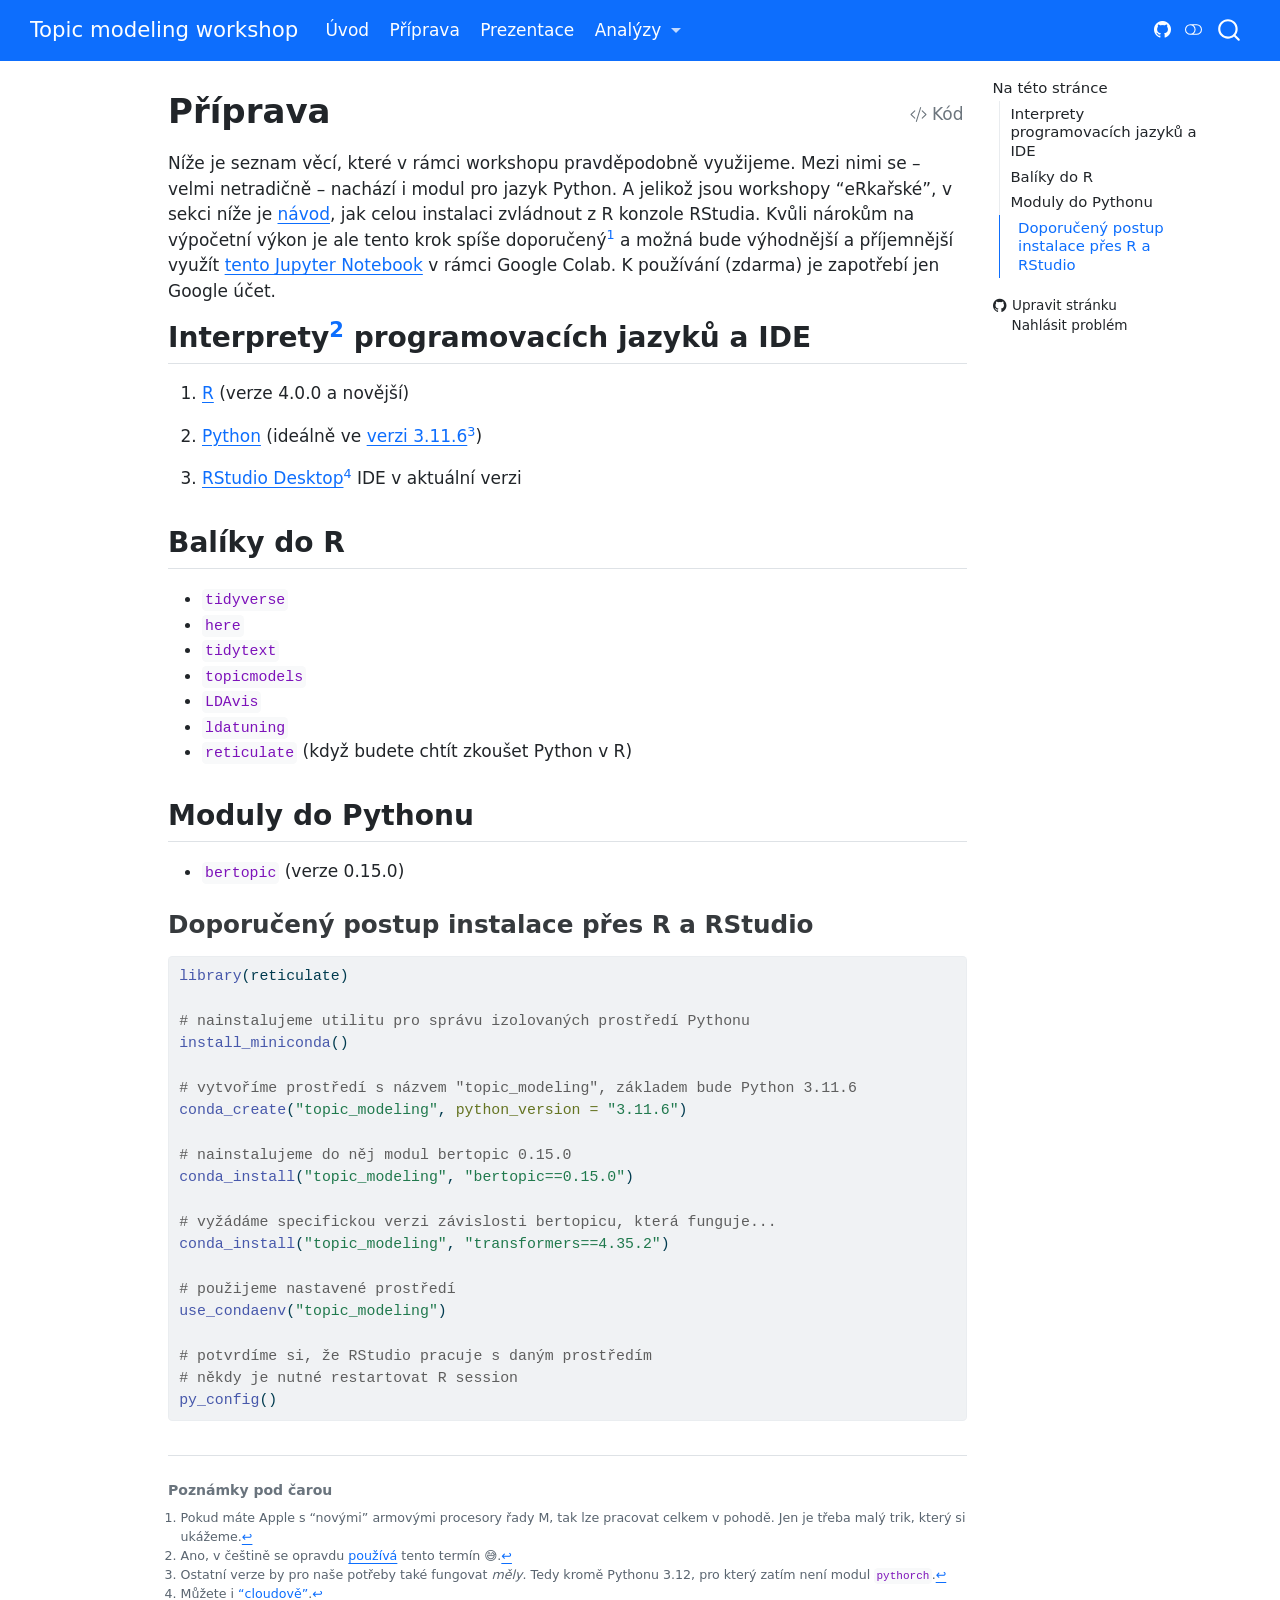
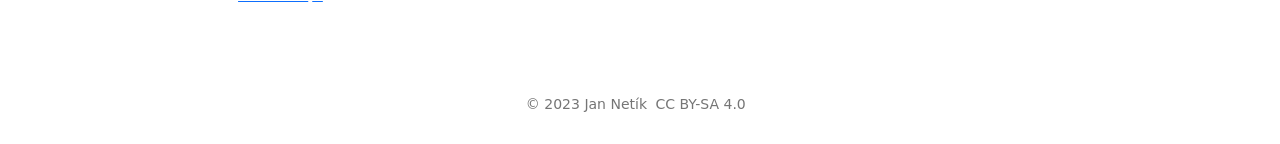
==== commit f53c467c: "Built site for gh-pages" ====
--- a/setup.html
+++ b/setup.html
@@ -2,7 +2,7 @@
 <html xmlns="http://www.w3.org/1999/xhtml" lang="cs-CZ" xml:lang="cs-CZ"><head>
 
 <meta charset="utf-8">
-<meta name="generator" content="quarto-1.4.506">
+<meta name="generator" content="quarto-1.4.514">
 
 <meta name="viewport" content="width=device-width, initial-scale=1.0, user-scalable=yes">
 
@@ -137,6 +137,29 @@
     <a class="nav-link active" href="./setup.html" aria-current="page"> 
 <span class="menu-text">Příprava</span></a>
   </li>  
+  <li class="nav-item">
+    <a class="nav-link" href="./prezi/"> 
+<span class="menu-text">Prezentace</span></a>
+  </li>  
+  <li class="nav-item dropdown ">
+    <a class="nav-link dropdown-toggle" href="#" id="nav-menu-analýzy" role="button" data-bs-toggle="dropdown" aria-expanded="false">
+ <span class="menu-text">Analýzy</span>
+    </a>
+    <ul class="dropdown-menu" aria-labelledby="nav-menu-analýzy">    
+        <li>
+    <a class="dropdown-item" href="./analyses/lda.html">
+ <span class="dropdown-text">Tradiční postup s LDA</span></a>
+  </li>  
+        <li>
+    <a class="dropdown-item" href="./analyses/ukazka_bertopic_py.html">
+ <span class="dropdown-text">Ukázka práce s BERTopic v Pythonu</span></a>
+  </li>  
+        <li>
+    <a class="dropdown-item" href="./analyses/ukazka_bertopic_r.html">
+ <span class="dropdown-text">Ukázka práce s BERTopic v R</span></a>
+  </li>  
+    </ul>
+  </li>
 </ul>
           </div> <!-- /navcollapse -->
           <div class="quarto-navbar-tools">
